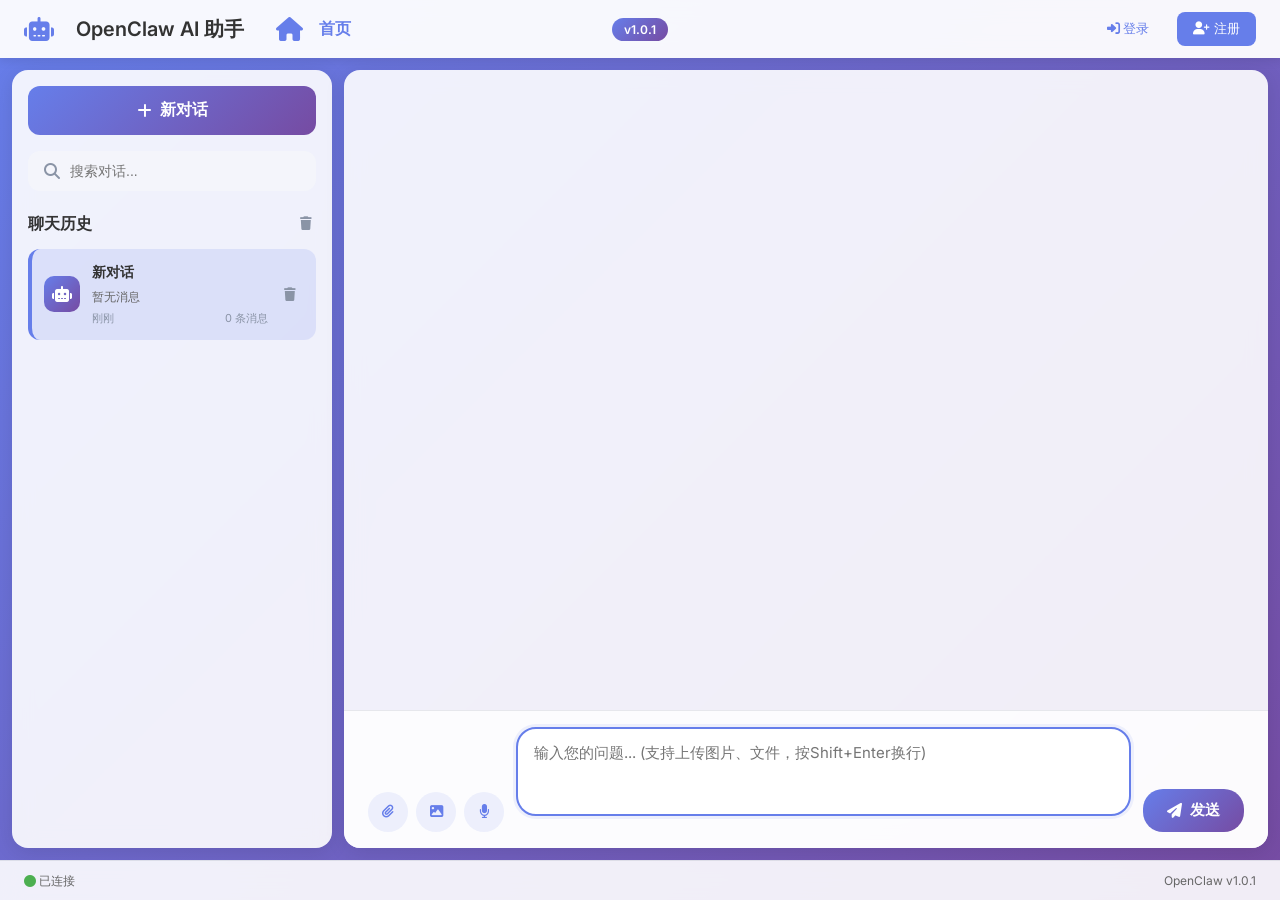
==== convo.html @ bbc997aa "添加版本号显示功能 1. 在convo.html和index.html顶部显示版本号 2. 创建版本管理文件version.json 3. 添加自动更新版本号的脚本 4. 当前版本: v1.0.1 (" ====
<!DOCTYPE html>
<html lang="zh-CN">
<head>
    <meta charset="UTF-8">
    <meta name="viewport" content="width=device-width, initial-scale=1.0">
    <title>OpenClaw AI 对话 | 智能助手</title>
    <link rel="stylesheet" href="css/style.css">
    <link rel="stylesheet" href="https://cdnjs.cloudflare.com/ajax/libs/font-awesome/6.4.0/css/all.min.css">
    <link href="https://fonts.googleapis.com/css2?family=Inter:wght@300;400;500;600;700&display=swap" rel="stylesheet">
    <link rel="icon" type="image/x-icon" href="favicon.ico">
    <style>
        :root {
            --primary-color: #667eea;
            --secondary-color: #764ba2;
            --sidebar-width: 320px;
        }
        
        * {
            margin: 0;
            padding: 0;
            box-sizing: border-box;
        }
        
        body {
            font-family: 'Inter', sans-serif;
            background: linear-gradient(135deg, #667eea 0%, #764ba2 100%);
            min-height: 100vh;
            display: flex;
            flex-direction: column;
        }
        
        .top-navbar {
            background: rgba(255, 255, 255, 0.95);
            backdrop-filter: blur(10px);
            padding: 12px 24px;
            display: flex;
            justify-content: space-between;
            align-items: center;
            box-shadow: 0 2px 10px rgba(0, 0, 0, 0.1);
            position: sticky;
            top: 0;
            z-index: 1000;
        }
        
        .logo {
            display: flex;
            align-items: center;
            gap: 12px;
        }
        
        .logo i {
            font-size: 24px;
            color: var(--primary-color);
        }
        
        .logo span {
            font-size: 20px;
            font-weight: 600;
            color: #333;
        }
        
        .user-menu {
            display: flex;
            gap: 12px;
        }
        
        .user-menu button {
            padding: 8px 16px;
            border: none;
            border-radius: 8px;
            font-weight: 500;
            cursor: pointer;
            transition: all 0.3s ease;
        }
        
        .login-btn {
            background: transparent;
            color: var(--primary-color);
            border: 1px solid var(--primary-color);
        }
        
        .login-btn:hover {
            background: rgba(102, 126, 234, 0.1);
        }
        
        .register-btn {
            background: var(--primary-color);
            color: white;
        }
        
        .register-btn:hover {
            background: #5a6fd8;
        }
        
        /* 删除按钮样式 */
        .delete-chat-btn {
            background: transparent;
            border: none;
            color: #8a94a6;
            cursor: pointer;
            padding: 4px 8px;
            border-radius: 4px;
            margin-left: 8px;
            transition: all 0.3s ease;
        }
        
        .delete-chat-btn:hover {
            color: #ef4444;
            background: rgba(239, 68, 68, 0.1);
        }
        
        .main-container {
            display: flex;
            flex: 1;
            height: calc(100vh - 120px);
            margin: 12px;
            gap: 12px;
        }
        
        .left-sidebar {
            width: var(--sidebar-width);
            background: rgba(255, 255, 255, 0.9);
            backdrop-filter: blur(10px);
            border-radius: 16px;
            padding: 16px;
            display: flex;
            flex-direction: column;
            box-shadow: 0 4px 20px rgba(0, 0, 0, 0.1);
        }
        
        .new-chat-section {
            margin-bottom: 16px;
        }
        
        .new-chat-btn {
            width: 100%;
            padding: 14px;
            background: linear-gradient(135deg, var(--primary-color) 0%, var(--secondary-color) 100%);
            color: white;
            border: none;
            border-radius: 12px;
            font-size: 16px;
            font-weight: 600;
            display: flex;
            align-items: center;
            justify-content: center;
            gap: 8px;
            cursor: pointer;
            transition: all 0.3s ease;
        }
        
        .new-chat-btn:hover {
            transform: translateY(-2px);
            box-shadow: 0 6px 20px rgba(102, 126, 234, 0.4);
        }
        
        .search-section {
            margin-bottom: 20px;
        }
        
        .search-box {
            position: relative;
            background: rgba(245, 247, 250, 0.8);
            border-radius: 12px;
            padding: 12px 16px;
            display: flex;
            align-items: center;
            gap: 10px;
        }
        
        .search-box i {
            color: #8a94a6;
        }
        
        .search-box input {
            flex: 1;
            border: none;
            background: transparent;
            font-size: 14px;
            color: #333;
            outline: none;
        }
        
        .chat-history {
            flex: 1;
            overflow-y: auto;
        }
        
        .history-header {
            display: flex;
            justify-content: space-between;
            align-items: center;
            margin-bottom: 12px;
        }
        
        .history-header h3 {
            font-size: 16px;
            color: #333;
        }
        
        .clear-history {
            background: transparent;
            border: none;
            color: #8a94a6;
            cursor: pointer;
            padding: 4px;
        }
        
        .chat-list {
            display: flex;
            flex-direction: column;
            gap: 8px;
        }
        
        .chat-item {
            display: flex;
            align-items: center;
            padding: 12px;
            background: rgba(245, 247, 250, 0.8);
            border-radius: 12px;
            cursor: pointer;
            transition: all 0.3s ease;
        }
        
        .chat-item:hover {
            background: rgba(102, 126, 234, 0.1);
            transform: translateX(4px);
        }
        
        .chat-item.active {
            background: rgba(102, 126, 234, 0.15);
            border-left: 4px solid var(--primary-color);
        }
        
        .chat-icon {
            width: 36px;
            height: 36px;
            background: linear-gradient(135deg, var(--primary-color) 0%, var(--secondary-color) 100%);
            border-radius: 10px;
            display: flex;
            align-items: center;
            justify-content: center;
            margin-right: 12px;
            color: white;
        }
        
        .chat-info {
            flex: 1;
            min-width: 0;
        }
        
        .chat-title {
            font-weight: 600;
            color: #333;
            font-size: 14px;
            margin-bottom: 4px;
            white-space: nowrap;
            overflow: hidden;
            text-overflow: ellipsis;
        }
        
        .chat-preview {
            font-size: 12px;
            color: #666;
            white-space: nowrap;
            overflow: hidden;
            text-overflow: ellipsis;
            margin-bottom: 4px;
        }
        
        .chat-meta {
            display: flex;
            justify-content: space-between;
            font-size: 11px;
            color: #8a94a6;
        }
        
        .delete-chat {
            background: transparent;
            border: none;
            color: #8a94a6;
            cursor: pointer;
            padding: 4px;
            margin-left: 8px;
        }
        
        .chat-main {
            flex: 1;
            display: flex;
            flex-direction: column;
            background: rgba(255, 255, 255, 0.9);
            backdrop-filter: blur(10px);
            border-radius: 16px;
            overflow: hidden;
            box-shadow: 0 4px 20px rgba(0, 0, 0, 0.1);
        }
        
        .chat-messages {
            flex: 1;
            padding: 24px;
            overflow-y: auto;
            display: flex;
            flex-direction: column;
            gap: 12px;
        }
        
        .message {
            max-width: 80%;
            padding: 12px 16px;
            border-radius: 18px;
            position: relative;
            animation: fadeIn 0.3s ease;
            display: flex;
            flex-direction: column;
            margin-bottom: 16px;
        }
        
        @keyframes fadeIn {
            from { opacity: 0; transform: translateY(10px); }
            to { opacity: 1; transform: translateY(0); }
        }
        
        .user-message {
            align-self: flex-end;
            background: linear-gradient(135deg, var(--primary-color) 0%, var(--secondary-color) 100%);
            color: white;
            border-bottom-right-radius: 4px;
        }
        
        .assistant-message {
            align-self: flex-start;
            background: rgba(245, 247, 250, 0.9);
            color: #333;
            border-bottom-left-radius: 4px;
        }
        
        .message-content {
            margin-bottom: 4px;
        }
        
        .message-content p {
            line-height: 1.5;
            word-wrap: break-word;
        }
        
        .message-time {
            font-size: 11px;
            color: rgba(255, 255, 255, 0.8);
            text-align: right;
            margin-top: 4px;
        }
        
        .assistant-message .message-time {
            color: #8a94a6;
        }
        
        .input-area {
            border-top: 1px solid rgba(138, 148, 166, 0.2);
            padding: 16px 24px;
            background: rgba(255, 255, 255, 0.8);
            display: flex;
            align-items: flex-end;
            gap: 12px;
        }
        
        .upload-section {
            display: flex;
            gap: 8px;
        }
        
        .upload-btn, .image-btn, .voice-btn {
            width: 40px;
            height: 40px;
            border: none;
            border-radius: 50%;
            background: rgba(102, 126, 234, 0.1);
            color: var(--primary-color);
            cursor: pointer;
            display: flex;
            align-items: center;
            justify-content: center;
            transition: all 0.3s ease;
        }
        
        .upload-btn:hover, .image-btn:hover, .voice-btn:hover {
            background: rgba(102, 126, 234, 0.2);
            transform: scale(1.1);
        }
        
        .text-input-section {
            flex: 1;
        }
        
        #main-input {
            width: 100%;
            padding: 14px 16px;
            border: 2px solid rgba(102, 126, 234, 0.3);
            border-radius: 20px;
            font-size: 15px;
            resize: none;
            outline: none;
            font-family: inherit;
        }
        
        #main-input:focus {
            border-color: var(--primary-color);
            box-shadow: 0 0 0 3px rgba(102, 126, 234, 0.1);
        }
        
        .send-section {
            margin-left: auto;
        }
        
        .send-btn {
            padding: 12px 24px;
            background: linear-gradient(135deg, var(--primary-color) 0%, var(--secondary-color) 100%);
            color: white;
            border: none;
            border-radius: 20px;
            font-size: 15px;
            font-weight: 600;
            cursor: pointer;
            display: flex;
            align-items: center;
            gap: 8px;
            transition: all 0.3s ease;
        }
        
        .send-btn:hover {
            transform: translateY(-2px);
            box-shadow: 0 6px 20px rgba(102, 126, 234, 0.4);
        }
        
        .attachments-preview {
            margin-top: 8px;
            display: flex;
            flex-wrap: wrap;
            gap: 8px;
        }
        
        .attachment-item {
            display: flex;
            align-items: center;
            background: rgba(102, 126, 234, 0.1);
            padding: 6px 10px;
            border-radius: 10px;
            font-size: 12px;
            color: var(--primary-color);
        }
        
        .bottom-status {
            background: rgba(255, 255, 255, 0.9);
            backdrop-filter: blur(10px);
            padding: 10px 24px;
            border-top: 1px solid rgba(138, 148, 166, 0.2);
        }
        
        .status-info {
            display: flex;
            justify-content: space-between;
            font-size: 12px;
            color: #666;
        }
        
        @media (max-width: 768px) {
            .main-container {
                flex-direction: column;
            }
            
            .left-sidebar {
                width: 100%;
                height: 200px;
            }
        }
    </style>
</head>
<body>
    <!-- 顶部导航栏 -->
    <header class="top-navbar">
        <div class="logo">
            <i class="fas fa-robot"></i>
            <span>OpenClaw AI 助手</span>
            <a href="/" class="home-link" style="margin-left: 20px; font-size: 16px; color: #667eea; text-decoration: none; display: flex; align-items: center; gap: 6px;">
                <i class="fas fa-home"></i>
                首页
            </a>
        </div>
        <div class="version-info" style="position: absolute; left: 50%; transform: translateX(-50%);">
            <span class="version-badge" style="background: linear-gradient(135deg, #667eea 0%, #764ba2 100%); color: white; padding: 4px 12px; border-radius: 20px; font-size: 12px; font-weight: 600;">
                v1.0.1
            </span>
        </div>
        <div class="user-menu">
            <button class="login-btn" onclick="showLoginModal()">
                <i class="fas fa-sign-in-alt"></i>
                登录
            </button>
            <button class="register-btn" onclick="showRegisterModal()">
                <i class="fas fa-user-plus"></i>
                注册
            </button>
        </div>
    </header>

    <!-- 主容器 -->
    <div class="main-container">
        <!-- 左侧边栏 -->
        <aside class="left-sidebar">
            <div class="new-chat-section">
                <button class="new-chat-btn" onclick="startNewChat()">
                    <i class="fas fa-plus"></i>
                    <span>新对话</span>
                </button>
            </div>

            <div class="search-section">
                <div class="search-box">
                    <i class="fas fa-search"></i>
                    <input type="text" placeholder="搜索对话..." id="chat-search">
                </div>
            </div>

            <div class="chat-history">
                <div class="history-header">
                    <h3>聊天历史</h3>
                    <button class="clear-history" onclick="clearChatHistory()">
                        <i class="fas fa-trash"></i>
                    </button>
                </div>
                
                <div class="chat-list" id="chat-list">
                    <!-- 动态生成的聊天项目 -->
                </div>
            </div>
        </aside>

        <!-- 中间主聊天区 -->
        <main class="chat-main">
            <!-- 聊天消息展示区 -->
            <div class="chat-messages" id="chat-messages">
                <!-- 动态生成的消息 -->
            </div>

            <!-- 输入区域 -->
            <div class="input-area">
                <!-- 文件上传区域 -->
                <div class="upload-section">
                    <button class="upload-btn" onclick="openFileUpload()" title="上传文件">
                        <i class="fas fa-paperclip"></i>
                    </button>
                    <button class="image-btn" onclick="openImageUpload()" title="上传图片">
                        <i class="fas fa-image"></i>
                    </button>
                    <button class="voice-btn" onclick="toggleVoiceInput()" title="语音输入">
                        <i class="fas fa-microphone"></i>
                    </button>
                    <input type="file" id="file-upload" multiple style="display: none;">
                    <input type="file" id="image-upload" accept="image/*" style="display: none;">
                </div>

                <!-- 主输入框 -->
                <div class="text-input-section">
                    <textarea 
                        id="main-input" 
                        placeholder="输入您的问题... (支持上传图片、文件，按Shift+Enter换行)"
                        rows="3"
                        onkeydown="handleInputKeydown(event)"
                    ></textarea>
                    
                    <!-- 附件预览 -->
                    <div class="attachments-preview" id="attachments-preview"></div>
                </div>

                <!-- 发送按钮 -->
                <div class="send-section">
                    <button class="send-btn" onclick="sendMessage()" id="send-btn">
                        <i class="fas fa-paper-plane"></i>
                        <span>发送</span>
                    </button>
                </div>
            </div>
        </main>
    </div>

    <!-- 底部状态栏 -->
    <footer class="bottom-status">
        <div class="status-info">
            <span class="connection-status" id="connection-status">
                <i class="fas fa-circle" style="color: #4CAF50;"></i>
                已连接
            </span>
            <span class="version-info">OpenClaw v1.0.1</span>
        </div>
    </footer>

    <!-- 脚本文件 -->
    <script>
        // 聊天管理器
        class ChatManager {
            constructor() {
                this.chats = [];
                this.currentChatId = null;
                this.loadChats();
            }
            
            loadChats() {
                try {
                    const savedChats = localStorage.getItem('openclaw_chats');
                    this.chats = savedChats ? JSON.parse(savedChats) : [];
                } catch (error) {
                    this.chats = [];
                }
            }
            
            saveChats() {
                localStorage.setItem('openclaw_chats', JSON.stringify(this.chats));
            }
            
            startNewChat() {
                const chatId = `chat_${Date.now()}`;
                const newChat = {
                    id: chatId,
                    title: '新对话',
                    messages: [],
                    createdAt: new Date().toISOString(),
                    updatedAt: new Date().toISOString()
                };
                
                this.chats.unshift(newChat);
                this.currentChatId = chatId;
                this.saveChats();
                this.renderChatList();
                this.clearChatMessages();
                
                document.getElementById('main-input').focus();
                return chatId;
            }
            
            renderChatList() {
                const chatList = document.getElementById('chat-list');
                if (!chatList) return;
                
                chatList.innerHTML = '';
                
                this.chats.forEach(chat => {
                    const chatItem = document.createElement('div');
                    chatItem.className = `chat-item ${this.currentChatId === chat.id ? 'active' : ''}`;
                    chatItem.dataset.chatId = chat.id;
                    
                    const lastMessage = chat.messages[chat.messages.length - 1];
                    const preview = lastMessage ? 
                        (lastMessage.content.substring(0, 30) + (lastMessage.content.length > 30 ? '...' : '')) : 
                        '暂无消息';
                    
                    const timeStr = this.formatTime(chat.updatedAt);
                    
                    chatItem.innerHTML = `
                        <div class="chat-icon">
                            <i class="fas fa-robot"></i>
                        </div>
                        <div class="chat-info">
                            <div class="chat-title">${this.escapeHtml(chat.title)}</div>
                            <div class="chat-preview">${this.escapeHtml(preview)}</div>
                            <div class="chat-meta">
                                <span class="chat-time">${timeStr}</span>
                                <span class="message-count">${chat.messages.length} 条消息</span>
                            </div>
                        </div>
                        <button class="delete-chat-btn" onclick="event.stopPropagation(); chatManager.deleteChat('${chat.id}')">
                            <i class="fas fa-trash"></i>
                        </button>
                    `;
                    
                    // 点击聊天项时加载聊天
                    chatItem.onclick = () => this.loadChat(chat.id);
                    
                    chatList.appendChild(chatItem);
                });
            }
            
            loadChat(chatId) {
                const chat = this.chats.find(c => c.id === chatId);
                if (!chat) return;
                
                this.currentChatId = chatId;
                this.renderChatMessages(chat.messages);
                this.renderChatList();
            }
            
            renderChatMessages(messages) {
                const messagesContainer = document.getElementById('chat-messages');
                if (!messagesContainer) return;
                
                messagesContainer.innerHTML = '';
                
                messages.forEach(message => {
                    const messageElement = document.createElement('div');
                    messageElement.className = `message ${message.role}-message`;
                    
                    const timeStr = this.formatTime(message.timestamp, true);
                    
                    messageElement.innerHTML = `
                        <div class="message-content">
                            <p>${this.formatMessageContent(message.content)}</p>
                        </div>
                        <div class="message-time">${timeStr}</div>
                    `;
                    
                    messagesContainer.appendChild(messageElement);
                });
                
                messagesContainer.scrollTop = messagesContainer.scrollHeight;
            }
            
            clearChatMessages() {
                const messagesContainer = document.getElementById('chat-messages');
                if (messagesContainer) {
                    messagesContainer.innerHTML = '';
                }
            }
            
            sendMessageFromInput() {
                const input = document.getElementById('main-input');
                const content = input.value.trim();
                
                if (!content) return;
                
                if (!this.currentChatId) {
                    this.startNewChat();
                }
                
                const chat = this.chats.find(c => c.id === this.currentChatId);
                if (!chat) return;
                
                const userMessage = {
                    id: `msg_${Date.now()}`,
                    role: 'user',
                    content: content,
                    timestamp: new Date().toISOString()
                };
                
                chat.messages.push(userMessage);
                
                if (chat.messages.length === 1) {
                    chat.title = this.generateChatTitle(content);
                }
                
                chat.updatedAt = new Date().toISOString();
                this.saveChats();
                
                this.renderChatMessages(chat.messages);
                this.renderChatList();
                
                input.value = '';
                input.focus();
                
                setTimeout(() => {
                    const assistantMessage = {
                        id: `msg_${Date.now()}`,
                        role: 'assistant',
                        content: `这是对"${content}"的回复。我可以帮你处理各种任务，比如回答问题、分析数据、提供建议等。`,
                        timestamp: new Date().toISOString()
                    };
                    
                    chat.messages.push(assistantMessage);
                    chat.updatedAt = new Date().toISOString();
                    this.saveChats();
                    
                    this.renderChatMessages(chat.messages);
                    this.renderChatList();
                }, 1000);
            }
            
            generateChatTitle(content) {
                const words = content.trim().split(/\s+/);
                if (words.length <= 5) {
                    return content.substring(0, 30) + (content.length > 30 ? '...' : '');
                }
                return words.slice(0, 3).join(' ') + '...';
            }
            
            formatTime(timestamp, short = false) {
                const date = new Date(timestamp);
                const now = new Date();
                const diff = now - date;
                
                if (short) {
                    return date.toLocaleTimeString('zh-CN', { 
                        hour: '2-digit', 
                        minute: '2-digit' 
                    });
                }
                
                if (diff < 60000) {
                    return '刚刚';
                } else if (diff < 3600000) {
                    return `${Math.floor(diff / 60000)}分钟前`;
                } else if (diff < 86400000) {
                    return `${Math.floor(diff / 3600000)}小时前`;
                } else if (diff < 604800000) {
                    return `${Math.floor(diff / 86400000)}天前`;
                } else {
                    return date.toLocaleDateString('zh-CN');
                }
            }
            
            formatMessageContent(content) {
                let formatted = this.escapeHtml(content);
                formatted = formatted.replace(
                    /(https?:\/\/[^\s]+)/g,
                    '<a href="$1" target="_blank" rel="noopener noreferrer">$1</a>'
                );
                formatted = formatted.replace(/\n/g, '<br>');
                return formatted;
            }
            
            escapeHtml(text) {
                const div = document.createElement('div');
                div.textContent = text;
                return div.innerHTML;
            }
            
            deleteChat(chatId) {
                if (confirm('确定要删除这个对话吗？')) {
                    this.chats = this.chats.filter(chat => chat.id !== chatId);
                    
                    if (this.currentChatId === chatId) {
                        this.currentChatId = null;
                        this.clearChatMessages();
                    }
                    
                    this.saveChats();
                    this.renderChatList();
                    
                    // 如果没有聊天了，创建一个新的
                    if (this.chats.length === 0) {
                        this.startNewChat();
                    }
                }
            }
            
            clearChatHistory() {
                if (confirm('确定要清空所有聊天记录吗？此操作不可恢复。')) {
                    this.chats = [];
                    this.currentChatId = null;
                    this.saveChats();
                    this.renderChatList();
                    this.clearChatMessages();
                }
            }
        }

        // 文件上传管理器
        class FileUploadManager {
            constructor() {
                this.attachments = [];
            }
            
            openFileUpload() {
                document.getElementById('file-upload').click();
            }
            
            openImageUpload() {
                document.getElementById('image-upload').click();
            }
            
            toggleVoiceInput() {
                alert('语音输入功能正在开发中...');
            }
        }

        // 创建全局实例
        const chatManager = new ChatManager();
        const fileUploadManager = new FileUploadManager();

        // 全局函数
        function startNewChat() {
            chatManager.startNewChat();
        }
        
        function sendMessage() {
            chatManager.sendMessageFromInput();
        }
        
        function handleInputKeydown(event) {
            if (event.key === 'Enter' && !event.shiftKey) {
                event.preventDefault();
                sendMessage();
            }
        }
        
        function openFileUpload() {
            fileUploadManager.openFileUpload();
        }
        
        function openImageUpload() {
            fileUploadManager.openImageUpload();
        }
        
        function toggleVoiceInput() {
            fileUploadManager.toggleVoiceInput();
        }
        
        function clearChatHistory() {
            chatManager.clearChatHistory();
        }

        // 认证系统
        class AuthSystem {
            constructor() {
                this.usersKey = 'openclaw_users';
                this.currentUserKey = 'openclaw_current_user';
                this.init();
            }

            init() {
                if (!this.getUsers()) {
                    this.setUsers([]);
                }
                this.updateUI();
                this.bindEvents();
            }

            getUsers() {
                const users = localStorage.getItem(this.usersKey);
                return users ? JSON.parse(users) : null;
            }

            setUsers(users) {
                localStorage.setItem(this.usersKey, JSON.stringify(users));
            }

            getUser(username) {
                const users = this.getUsers();
                return users ? users.find(u => u.username === username) : null;
            }

            addUser(user) {
                const users = this.getUsers();
                users.push(user);
                this.setUsers(users);
            }

            getCurrentUser() {
                const user = localStorage.getItem(this.currentUserKey);
                return user ? JSON.parse(user) : null;
            }

            setCurrentUser(user) {
                if (user) {
                    localStorage.setItem(this.currentUserKey, JSON.stringify(user));
                } else {
                    localStorage.removeItem(this.currentUserKey);
                }
            }

            login(username, password) {
                const user = this.getUser(username);
                if (!user) {
                    return { success: false, message: '用户不存在' };
                }
                if (user.password !== password) {
                    return { success: false, message: '密码错误' };
                }
                this.setCurrentUser(user);
                this.updateUI();
                return { success: true, message: '登录成功' };
            }

            register(username, password) {
                if (this.getUser(username)) {
                    return { success: false, message: '用户名已存在' };
                }
                if (username.length < 3 || username.length > 20) {
                    return { success: false, message: '用户名长度需为3-20位' };
                }
                if (password.length !== 8) {
                    return { success: false, message: '密码必须为8位' };
                }
                if (!/[a-zA-Z]/.test(password)) {
                    return { success: false, message: '密码必须包含字母' };
                }
                if (!/[0-9]/.test(password)) {
                    return { success: false, message: '密码必须包含数字' };
                }
                
                const newUser = {
                    username: username,
                    password: password,
                    createdAt: new Date().toISOString()
                };
                
                this.addUser(newUser);
                this.setCurrentUser(newUser);
                this.updateUI();
                return { success: true, message: '注册成功' };
            }

            logout() {
                this.setCurrentUser(null);
                this.updateUI();
                return { success: true, message: '已退出登录' };
            }

            updateUI() {
                const userMenu = document.querySelector('.user-menu');
                if (!userMenu) return;
                
                const currentUser = this.getCurrentUser();
                
                if (currentUser) {
                    userMenu.innerHTML = `
                        <div class="user-info">
                            <span>${currentUser.username}</span>
                            <button class="logout-btn" onclick="authSystem.logout()">
                                <i class="fas fa-sign-out-alt"></i>
                                退出
                            </button>
                        </div>
                    `;
                } else {
                    userMenu.innerHTML = `
                        <button class="login-btn" onclick="showLoginModal()">
                            <i class="fas fa-sign-in-alt"></i>
                            登录
                        </button>
                        <button class="register-btn" onclick="showRegisterModal()">
                            <i class="fas fa-user-plus"></i>
                            注册
                        </button>
                    `;
                }
            }

            bindEvents() {
                // 绑定登录表单
                const loginForm = document.getElementById('login-form');
                if (loginForm) {
                    loginForm.addEventListener('submit', (e) => {
                        e.preventDefault();
                        const username = document.getElementById('login-username').value;
                        const password = document.getElementById('login-password').value;
                        const result = this.login(username, password);
                        this.showMessage(result.message, result.success);
                        if (result.success) {
                            setTimeout(() => this.closeAuthModal(), 1000);
                        }
                    });
                }

                // 绑定注册表单
                const registerForm = document.getElementById('register-form');
                if (registerForm) {
                    registerForm.addEventListener('submit', (e) => {
                        e.preventDefault();
                        const username = document.getElementById('register-username').value;
                        const password = document.getElementById('register-password').value;
                        const confirmPassword = document.getElementById('register-confirm-password').value;
                        
                        if (password !== confirmPassword) {
                            this.showMessage('两次输入的密码不一致', false);
                            return;
                        }
                        
                        const result = this.register(username, password);
                        this.showMessage(result.message, result.success);
                        if (result.success) {
                            setTimeout(() => this.closeAuthModal(), 1000);
                        }
                    });
                }

                // 绑定关闭按钮
                const closeBtn = document.getElementById('close-auth-modal');
                if (closeBtn) {
                    closeBtn.addEventListener('click', () => this.closeAuthModal());
                }

                // 绑定标签切换
                const loginTab = document.getElementById('login-tab');
                const registerTab = document.getElementById('register-tab');
                
                if (loginTab) {
                    loginTab.addEventListener('click', () => this.switchTab('login'));
                }
                if (registerTab) {
                    registerTab.addEventListener('click', () => this.switchTab('register'));
                }
            }

            showMessage(message, isSuccess = true) {
                const messageDiv = document.getElementById('auth-message');
                if (messageDiv) {
                    messageDiv.textContent = message;
                    messageDiv.className = `message ${isSuccess ? 'success' : 'error'}`;
                    messageDiv.style.display = 'block';
                    
                    setTimeout(() => {
                        messageDiv.style.display = 'none';
                    }, 3000);
                }
            }

            showLoginModal() {
                this.openAuthModal();
                this.switchTab('login');
            }

            showRegisterModal() {
                this.openAuthModal();
                this.switchTab('register');
            }

            openAuthModal() {
                const modal = document.getElementById('auth-modal');
                if (modal) {
                    modal.style.display = 'flex';
                }
            }

            closeAuthModal() {
                const modal = document.getElementById('auth-modal');
                if (modal) {
                    modal.style.display = 'none';
                }
            }

            switchTab(tabName) {
                const loginTab = document.getElementById('login-tab');
                const registerTab = document.getElementById('register-tab');
                const loginForm = document.getElementById('login-form');
                const registerForm = document.getElementById('register-form');
                
                if (tabName === 'login') {
                    loginTab?.classList.add('active');
                    registerTab?.classList.remove('active');
                    loginForm?.classList.add('active');
                    registerForm?.classList.remove('active');
                } else {
                    loginTab?.classList.remove('active');
                    registerTab?.classList.add('active');
                    loginForm?.classList.remove('active');
                    registerForm?.classList.add('active');
                }
            }
        }

        // 创建全局认证系统实例
        const authSystem = new AuthSystem();

        // 全局函数
        function showLoginModal() {
            authSystem.showLoginModal();
        }

        function showRegisterModal() {
            authSystem.showRegisterModal();
        }

        // 页面加载时初始化
        document.addEventListener('DOMContentLoaded', function() {
            chatManager.initialize = function() {
                this.renderChatList();
                
                if (this.chats.length > 0) {
                    this.loadChat(this.chats[0].id);
                } else {
                    this.startNewChat();
                }
                
                document.getElementById('main-input').focus();
            };
            
            chatManager.initialize();
        });

        // 添加认证模态框的CSS样式
        const style = document.createElement('style');
        style.textContent = `
            .auth-modal {
                display: none;
                position: fixed;
                top: 0;
                left: 0;
                width: 100%;
                height: 100%;
                background: rgba(0,0,0,0.5);
                justify-content: center;
                align-items: center;
                z-index: 2000;
            }
            
            .auth-container {
                background: white;
                border-radius: 12px;
                box-shadow: 0 20px 40px rgba(0,0,0,0.15);
                width: 90%;
                max-width: 400px;
                overflow: hidden;
            }
            
            .auth-header {
                background: linear-gradient(135deg, #667eea 0%, #764ba2 100%);
                color: white;
                padding: 24px;
                text-align: center;
                position: relative;
            }
            
            .auth-header h2 {
                margin: 0;
                font-size: 1.5rem;
                font-weight: 600;
            }
            
            .auth-tabs {
                display: flex;
                border-bottom: 1px solid #e5e7eb;
            }
            
            .auth-tab {
                flex: 1;
                padding: 16px;
                background: none;
                border: none;
                font-size: 16px;
                font-weight: 500;
                color: #6b7280;
                cursor: pointer;
                transition: all 0.3s ease;
            }
            
            .auth-tab.active {
                color: #667eea;
                border-bottom: 2px solid #667eea;
            }
            
            .auth-content {
                padding: 24px;
            }
            
            .auth-form {
                display: none;
            }
            
            .auth-form.active {
                display: block;
            }
            
            .form-group {
                margin-bottom: 20px;
            }
            
            .form-group label {
                display: block;
                margin-bottom: 8px;
                font-weight: 500;
                color: #374151;
            }
            
            .form-control {
                width: 100%;
                padding: 12px;
                border: 1px solid #d1d5db;
                border-radius: 8px;
                font-size: 16px;
                transition: all 0.3s ease;
            }
            
            .form-control:focus {
                outline: none;
                border-color: #667eea;
                box-shadow: 0 0 0 3px rgba(102,126,234,0.1);
            }
            
            .btn-auth {
                width: 100%;
                padding: 14px;
                background: linear-gradient(135deg, #667eea 0%, #764ba2 100%);
                color: white;
                border: none;
                border-radius: 8px;
                font-size: 16px;
                font-weight: 600;
                cursor: pointer;
                transition: all 0.3s ease;
            }
            
            .btn-auth:hover {
                transform: translateY(-2px);
                box-shadow: 0 6px 20px rgba(102,126,234,0.4);
            }
            
            .message {
                padding: 12px;
                border-radius: 8px;
                margin-bottom: 20px;
                display: none;
            }
            
            .message.success {
                background: #d1fae5;
                color: #065f46;
            }
            
            .message.error {
                background: #fee2e2;
                color: #991b1b;
            }
            
            .user-info {
                display: flex;
                align-items: center;
                gap: 12px;
            }
            
            .user-info span {
                font-weight: 500;
                color: #333;
            }
            
            .logout-btn {
                padding: 6px 12px;
                background: transparent;
                color: #ef4444;
                border: 1px solid #ef4444;
                border-radius: 6px;
                cursor: pointer;
                font-size: 14px;
            }
        `;
        document.head.appendChild(style);
    </script>

    <!-- 认证模态框 -->
    <div id="auth-modal" class="auth-modal">
        <div class="auth-container">
            <div class="auth-header">
                <h2>用户认证</h2>
                <button id="close-auth-modal" style="position: absolute; top: 20px; right: 20px; background: none; border: none; color: white; font-size: 1.5rem; cursor: pointer;">×</button>
            </div>
            
            <div class="auth-tabs">
                <button class="auth-tab active" id="login-tab">登录</button>
                <button class="auth-tab" id="register-tab">注册</button>
            </div>
            
            <div class="auth-content">
                <div id="auth-message" class="message"></div>
                
                <form id="login-form" class="auth-form active">
                    <div class="form-group">
                        <label for="login-username">用户名</label>
                        <input type="text" id="login-username" class="form-control" placeholder="请输入用户名" required>
                    </div>
                    
                    <div class="form-group">
                        <label for="login-password">密码</label>
                        <input type="password" id="login-password" class="form-control" placeholder="请输入8位密码" required>
                    </div>
                    
                    <button type="submit" class="btn-auth">登录</button>
                </form>
                
                <form id="register-form" class="auth-form">
                    <div class="form-group">
                        <label for="register-username">用户名</label>
                        <input type="text" id="register-username" class="form-control" placeholder="3-20位字母和数字" required>
                    </div>
                    
                    <div class="form-group">
                        <label for="register-password">密码</label>
                        <input type="password" id="register-password" class="form-control" placeholder="8位字母和数字组合" required>
                    </div>
                    
                    <div class="form-group">
                        <label for="register-confirm-password">确认密码</label>
                        <input type="password" id="register-confirm-password" class="form-control" placeholder="再次输入密码" required>
                    </div>
                    
                    <button type="submit" class="btn-auth">注册</button>
                </form>
            </div>
        </div>
    </div>
</body>
</html>
---- css/style.css ----
/* 全局样式重置 */
* {
    margin: 0;
    padding: 0;
    box-sizing: border-box;
}

html {
    scroll-behavior: smooth;
}

body {
    font-family: 'Inter', -apple-system, BlinkMacSystemFont, 'Segoe UI', Roboto, Oxygen, Ubuntu, sans-serif;
    line-height: 1.6;
    color: #333;
    background-color: #f8f9fa;
    overflow-x: hidden;
}

.container {
    max-width: 1200px;
    margin: 0 auto;
    padding: 0 20px;
}

/* 导航栏样式 */
.navbar {
    background-color: white;
    box-shadow: 0 2px 10px rgba(0, 0, 0, 0.1);
    position: fixed;
    top: 0;
    left: 0;
    right: 0;
    z-index: 1000;
    padding: 1rem 0;
}

.navbar .container {
    display: flex;
    justify-content: space-between;
    align-items: center;
}

.logo {
    display: flex;
    align-items: center;
    text-decoration: none;
    color: #2563eb;
    font-size: 1.5rem;
    font-weight: 700;
}

.logo i {
    margin-right: 10px;
    font-size: 1.8rem;
}

.nav-links {
    display: flex;
    list-style: none;
    gap: 2rem;
}

.nav-links a {
    text-decoration: none;
    color: #4b5563;
    font-weight: 500;
    transition: color 0.3s;
    display: flex;
    align-items: center;
    gap: 0.5rem;
}

.nav-links a:hover {
    color: #2563eb;
}

.menu-toggle {
    display: none;
    background: none;
    border: none;
    font-size: 1.5rem;
    color: #4b5563;
    cursor: pointer;
}

/* 英雄区域样式 */
.hero {
    padding: 150px 0 100px;
    background: linear-gradient(135deg, #667eea 0%, #764ba2 100%);
    color: white;
    margin-top: 60px;
}

.hero .container {
    display: flex;
    align-items: center;
    gap: 4rem;
}

.hero-content {
    flex: 1;
}

.hero-title {
    font-size: 3.5rem;
    font-weight: 800;
    line-height: 1.2;
    margin-bottom: 1.5rem;
}

.highlight {
    background: linear-gradient(90deg, #fbbf24, #f59e0b);
    -webkit-background-clip: text;
    -webkit-text-fill-color: transparent;
    background-clip: text;
}

.hero-subtitle {
    font-size: 1.25rem;
    opacity: 0.9;
    margin-bottom: 2rem;
    max-width: 600px;
}

.hero-buttons {
    display: flex;
    gap: 1rem;
    flex-wrap: wrap;
}

.hero-image {
    flex: 1;
}

.code-preview {
    background: #1e293b;
    border-radius: 10px;
    padding: 1.5rem;
    box-shadow: 0 10px 30px rgba(0, 0, 0, 0.3);
    overflow: hidden;
}

.code-preview pre {
    margin: 0;
    overflow-x: auto;
}

.code-preview code {
    color: #e2e8f0;
    font-family: 'Courier New', monospace;
    font-size: 0.9rem;
    line-height: 1.5;
}

/* 按钮样式 */
.btn {
    display: inline-flex;
    align-items: center;
    gap: 0.5rem;
    padding: 0.75rem 1.5rem;
    border-radius: 8px;
    font-weight: 600;
    text-decoration: none;
    transition: all 0.3s;
    border: none;
    cursor: pointer;
    font-size: 1rem;
}

.btn-primary {
    background-color: #2563eb;
    color: white;
}

.btn-primary:hover {
    background-color: #1d4ed8;
    transform: translateY(-2px);
    box-shadow: 0 5px 15px rgba(37, 99, 235, 0.3);
}

.btn-secondary {
    background-color: white;
    color: #2563eb;
    border: 2px solid #2563eb;
}

.btn-secondary:hover {
    background-color: #f1f5f9;
    transform: translateY(-2px);
}

/* 关于区域样式 */
.about {
    padding: 100px 0;
    background-color: white;
}

.section-title {
    font-size: 2.5rem;
    font-weight: 700;
    text-align: center;
    margin-bottom: 1rem;
    color: #1e293b;
}

.section-subtitle {
    text-align: center;
    color: #64748b;
    font-size: 1.125rem;
    margin-bottom: 3rem;
    max-width: 600px;
    margin-left: auto;
    margin-right: auto;
}

.about-grid {
    display: grid;
    grid-template-columns: repeat(auto-fit, minmax(250px, 1fr));
    gap: 2rem;
    margin-top: 3rem;
}

.about-card {
    background: #f8fafc;
    border-radius: 12px;
    padding: 2rem;
    text-align: center;
    transition: transform 0.3s, box-shadow 0.3s;
    border: 1px solid #e2e8f0;
}

.about-card:hover {
    transform: translateY(-5px);
    box-shadow: 0 10px 25px rgba(0, 0, 0, 0.1);
}

.about-icon {
    font-size: 2.5rem;
    color: #2563eb;
    margin-bottom: 1rem;
}

.about-card h3 {
    font-size: 1.5rem;
    margin-bottom: 1rem;
    color: #1e293b;
}

.about-card p {
    color: #64748b;
    line-height: 1.6;
}

/* 特性区域样式 */
.features {
    padding: 100px 0;
    background-color: #f1f5f9;
}

.features-content {
    display: flex;
    gap: 4rem;
    align-items: center;
    margin-top: 3rem;
}

.features-list {
    flex: 1;
}

.feature-item {
    display: flex;
    align-items: center;
    gap: 1rem;
    margin-bottom: 1.5rem;
    font-size: 1.125rem;
}

.feature-item i {
    color: #10b981;
    font-size: 1.25rem;
}

.features-stats {
    flex: 1;
    display: flex;
    gap: 2rem;
}

.stat-card {
    background: white;
    padding: 2rem;
    border-radius: 12px;
    text-align: center;
    flex: 1;
    box-shadow: 0 5px 15px rgba(0, 0, 0, 0.05);
}

.stat-number {
    font-size: 3rem;
    font-weight: 800;
    color: #2563eb;
    margin-bottom: 0.5rem;
}

.stat-label {
    color: #64748b;
    font-weight: 500;
}

/* 部署区域样式 */
.deploy {
    padding: 100px 0;
    background-color: white;
}

.deploy-steps {
    display: grid;
    grid-template-columns: repeat(auto-fit, minmax(250px, 1fr));
    gap: 2rem;
    margin-top: 3rem;
}

.step {
    text-align: center;
    padding: 2rem;
    background: #f8fafc;
    border-radius: 12px;
    border: 1px solid #e2e8f0;
}

.step-number {
    display: inline-flex;
    align-items: center;
    justify-content: center;
    width: 50px;
    height: 50px;
    background: #2563eb;
    color: white;
    border-radius: 50%;
    font-size: 1.5rem;
    font-weight: 700;
    margin-bottom: 1rem;
}

.deploy-info {
    margin-top: 4rem;
    padding: 2rem;
    background: #f1f5f9;
    border-radius: 12px;
}

.status-indicator {
    display: flex;
    align-items: center;
    gap: 0.75rem;
    margin: 1.5rem 0;
}

.status-dot {
    width: 12px;
    height: 12px;
    border-radius: 50%;
    background-color: #ef4444;
}

.status-dot.active {
    background-color: #10b981;
}

.deploy-links {
    display: flex;
    gap: 1rem;
    flex-wrap: wrap;
}

.deploy-link {
    display: inline-flex;
    align-items: center;
    gap: 0.5rem;
    padding: 0.75rem 1.5rem;
    background: white;
    color: #2563eb;
    text-decoration: none;
    border-radius: 8px;
    font-weight: 600;
    transition: all 0.3s;
    border: 2px solid #2563eb;
}

.deploy-link:hover {
    background: #2563eb;
    color: white;
    transform: translateY(-2px);
}

/* 联系区域样式 */
.contact {
    padding: 100px 0;
    background-color: #f1f5f9;
}

.contact-content {
    display: flex;
    gap: 4rem;
    margin-top: 3rem;
}

.contact-info, .contact-form {
    flex: 1;
    background: white;
    padding: 2rem;
    border-radius: 12px;
    box-shadow: 0 5px 15px rgba(0, 0, 0, 0.05);
}

.contact-item {
    display: flex;
    align-items: center;
    gap: 1rem;
    margin-bottom: 1.5rem;
    padding-bottom: 1.5rem;
    border-bottom: 1px solid #e2e8f0;
}

.contact-item:last-child {
    border-bottom: none;
    margin-bottom: 0;
    padding-bottom: 0;
}

.contact-item i {
    font-size: 1.5rem;
    color: #2563eb;
    width: 40px;
}

.contact-item h4 {
    color: #64748b;
    font-size: 0.875rem;
    margin-bottom: 0.25rem;
}

.contact-item p {
    color: #1e293b;
    font-weight: 500;
}

/* 表单样式 */
.form-group {
    margin-bottom: 1.5rem;
}

.form-group input,
.form-group textarea {
    width: 100%;
    padding: 0.75rem 1rem;
    border: 2px solid #e2e8f0;
    border-radius: 8px;
    font-size: 1rem;
    font-family: inherit;
    transition: border-color 0.3s;
}

.form-group input:focus,
.form-group textarea:focus {
    outline: none;
    border-color: #2563eb;
}

/* 页脚样式 */
.footer {
    background: #1e293b;
    color: white;
    padding: 4rem 0 2rem;
}

.footer-content {
    text-align: center;
}

.footer-logo {
    display: inline-flex;
    align-items: center;
    gap: 0.75rem;
    font-size: 1.5rem;
    font-weight: 700;
    margin-bottom: 1.5rem;
    color: white;
}

.footer-description {
    color: #cbd5e1;
    max-width: 600px;
    margin: 0 auto 2rem;
    line-height: 1.6;
}

.footer-links {
    display: flex;
    justify-content: center;
    gap: 2rem;
    margin-bottom: 3rem;
    flex-wrap: wrap;
}

.footer-links a {
    color: #94a3b8;
    text-decoration: none;
    transition: color 0.3s;
}

.footer-links a:hover {
    color: white;
}

.footer-bottom {
    border-top: 1px solid #334155;
    padding-top: 2rem;
    color: #94a3b8;
    font-size: 0.875rem;
}

/* 响应式设计 */
@media (max-width: 768px) {
    .nav-links {
        display: none;
        position: absolute;
        top: 100%;
        left: 0;
        right: 0;
        background: white;
        flex-direction: column;
        padding: 1rem;
        box-shadow: 0 5px 15px rgba(0, 0, 0, 0.1);
    }
    
    .nav-links.active {
        display: flex;
    }
    
    .menu-toggle {
        display: block;
    }
    
    .hero .container {
        flex-direction: column;
        text-align: center;
    }
    
    .hero-title {
        font-size: 2.5rem;
    }
    
    .features-content {
        flex-direction: column;
    }
    
    .contact-content {
        flex-direction: column;
    }
    
    .section-title {
        font-size: 2rem;
    }
}

/* 动画效果 */
@keyframes fadeInUp {
    from {
        opacity: 0;
        transform: translateY(20px);
    }
    to {
        opacity: 1;
        transform: translateY(0);
    }
}

.fade-in-up {
    animation: fadeInUp 0.6s ease-out;
}

/* 代码高亮 */
code {
    color: #2563eb;
    background: #f1f5f9;
    padding: 0.2rem 0.4rem;
    border-radius: 4px;
    font-family: 'Courier New', monospace;
    font-size: 0.9rem;
}

/* 认证按钮样式 */
.auth-buttons {
    display: flex;
    align-items: center;
    gap: 10px;
    margin-left: auto;
}

.btn-auth-small {
    padding: 8px 16px;
    font-size: 0.9rem;
    border-radius: 6px;
    border: none;
    cursor: pointer;
    transition: all 0.2s;
    font-weight: 500;
    display: flex;
    align-items: center;
    gap: 6px;
}

.btn-auth-small:hover {
    transform: translateY(-1px);
    box-shadow: 0 4px 12px rgba(0, 0, 0, 0.1);
}

.btn-auth-small:active {
    transform: translateY(0);
}

.btn-login {
    background: #f3f4f6;
    color: #374151;
    border: 1px solid #d1d5db;
}

.btn-login:hover {
    background: #e5e7eb;
}

.btn-register {
    background: linear-gradient(135deg, #667eea 0%, #764ba2 100%);
    color: white;
}

.btn-register:hover {
    background: linear-gradient(135deg, #5a6fd8 0%, #6a4090 100%);
}

/* 用户状态显示 */
.user-status-display {
    display: flex;
    align-items: center;
    gap: 10px;
    margin-left: auto;
    padding: 6px 12px;
    background: #f8fafc;
    border-radius: 8px;
    border: 1px solid #e2e8f0;
}

.user-avatar-small {
    width: 32px;
    height: 32px;
    border-radius: 50%;
    background: linear-gradient(135deg, #667eea 0%, #764ba2 100%);
    color: white;
    display: flex;
    align-items: center;
    justify-content: center;
    font-weight: 600;
    font-size: 0.875rem;
}

.user-info-small {
    display: flex;
    flex-direction: column;
}

.user-name-small {
    font-weight: 500;
    color: #1e293b;
    font-size: 0.875rem;
}

.user-status-small {
    font-size: 0.75rem;
    color: #64748b;
}

.btn-logout-small {
    background: none;
    border: 1px solid #e2e8f0;
    color: #64748b;
    padding: 4px 8px;
    border-radius: 4px;
    font-size: 0.75rem;
    cursor: pointer;
    transition: all 0.2s;
}

.btn-logout-small:hover {
    background: #f1f5f9;
    color: #475569;
}

/* 响应式调整 */
@media (max-width: 768px) {
    .auth-buttons {
        flex-direction: column;
        gap: 8px;
        width: 100%;
    }
    
    .btn-auth-small {
        width: 100%;
        justify-content: center;
    }
    
    .user-status-display {
        flex-direction: column;
        text-align: center;
        width: 100%;
    }
    
    .user-info-small {
        align-items: center;
    }
}
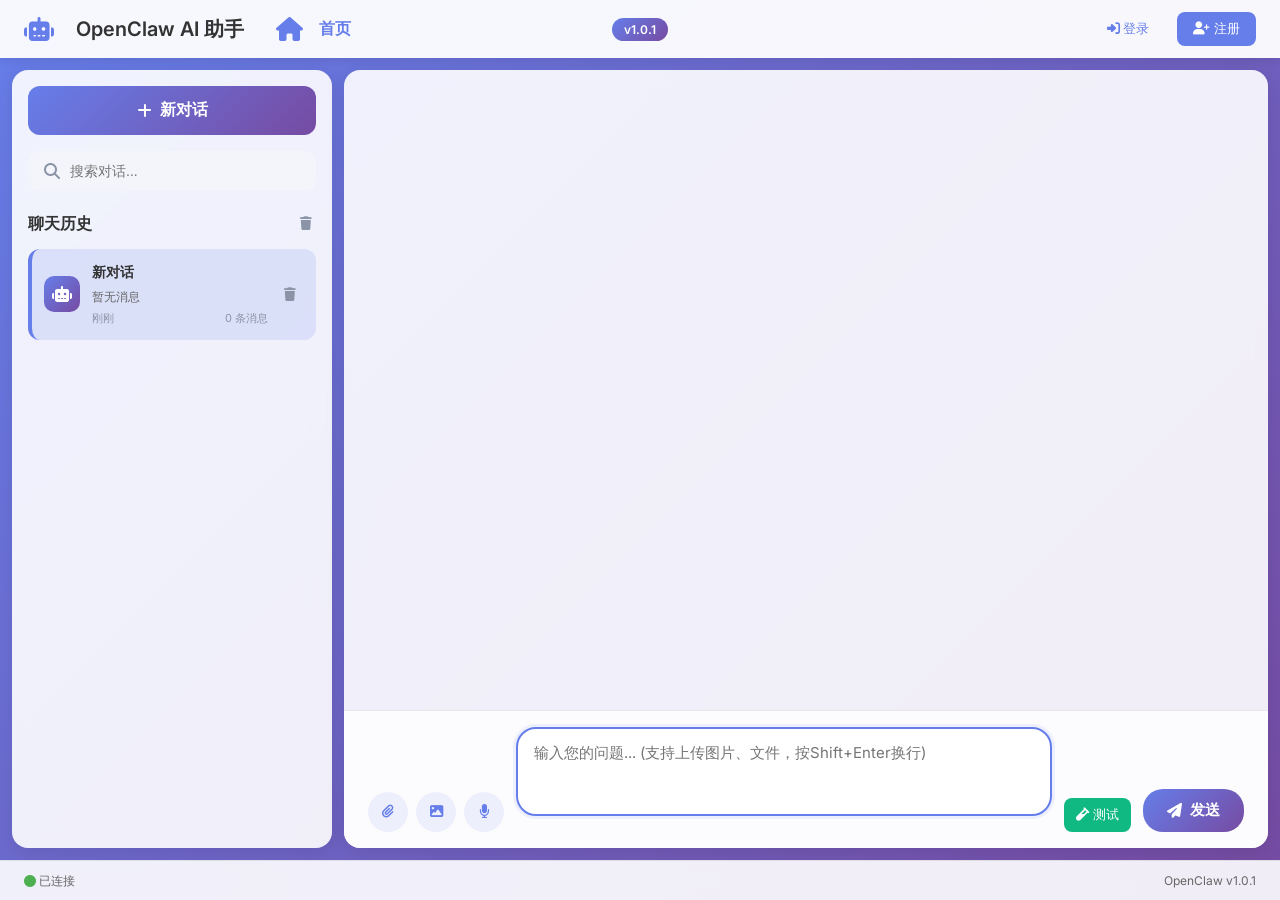
==== commit 2d118f8b: "紧急修复聊天消息显示问题 1. 添加详细的调试日志到sendMessageFromInput和renderChatMessages函数 2. 添加测试按钮和测试函数，可以直接测试消息显示 3. 修复打" ====
--- a/convo.html
+++ b/convo.html
@@ -571,6 +571,14 @@
                     <div class="attachments-preview" id="attachments-preview"></div>
                 </div>
 
+                <!-- 测试按钮 -->
+                <div class="test-section">
+                    <button class="test-btn" onclick="testMessageDisplay()" title="测试消息显示" style="background: #10b981; color: white; border: none; padding: 8px 12px; border-radius: 8px; cursor: pointer;">
+                        <i class="fas fa-vial"></i>
+                        测试
+                    </button>
+                </div>
+
                 <!-- 发送按钮 -->
                 <div class="send-section">
                     <button class="send-btn" onclick="sendMessage()" id="send-btn">
@@ -688,12 +696,19 @@
             }
             
             renderChatMessages(messages) {
+                console.log('🎨 renderChatMessages 被调用，消息数量:', messages.length);
                 const messagesContainer = document.getElementById('chat-messages');
-                if (!messagesContainer) return;
-                
+                if (!messagesContainer) {
+                    console.log('❌ 找不到消息容器');
+                    return;
+                }
+                
+                console.log('✅ 找到消息容器');
                 messagesContainer.innerHTML = '';
                 
-                messages.forEach(message => {
+                messages.forEach((message, index) => {
+                    console.log(`📄 渲染消息 ${index + 1}:`, message.content.substring(0, 30) + '...');
+                    
                     const messageElement = document.createElement('div');
                     messageElement.className = `message ${message.role}-message`;
                     
@@ -706,10 +721,12 @@
                         <div class="message-time">${timeStr}</div>
                     `;
                     
+                    console.log(`✅ 消息 ${index + 1} HTML:`, messageElement.innerHTML);
                     messagesContainer.appendChild(messageElement);
                 });
                 
                 messagesContainer.scrollTop = messagesContainer.scrollHeight;
+                console.log('🎯 消息渲染完成，已滚动到底部');
             }
             
             clearChatMessages() {
@@ -720,17 +737,28 @@
             }
             
             sendMessageFromInput() {
+                console.log('🔍 sendMessageFromInput 被调用');
                 const input = document.getElementById('main-input');
                 const content = input.value.trim();
-                
-                if (!content) return;
+                console.log('📝 输入内容:', content);
+                
+                if (!content) {
+                    console.log('⚠️ 内容为空，返回');
+                    return;
+                }
                 
                 if (!this.currentChatId) {
+                    console.log('🆕 没有当前聊天，创建新聊天');
                     this.startNewChat();
                 }
                 
                 const chat = this.chats.find(c => c.id === this.currentChatId);
-                if (!chat) return;
+                if (!chat) {
+                    console.log('❌ 找不到聊天:', this.currentChatId);
+                    return;
+                }
+                
+                console.log('✅ 找到聊天:', chat.title);
                 
                 const userMessage = {
                     id: `msg_${Date.now()}`,
@@ -740,14 +768,18 @@
                 };
                 
                 chat.messages.push(userMessage);
+                console.log('📤 用户消息已添加，消息总数:', chat.messages.length);
                 
                 if (chat.messages.length === 1) {
                     chat.title = this.generateChatTitle(content);
+                    console.log('📝 更新聊天标题:', chat.title);
                 }
                 
                 chat.updatedAt = new Date().toISOString();
                 this.saveChats();
-                
+                console.log('💾 聊天已保存');
+                
+                console.log('🎨 开始渲染消息...');
                 this.renderChatMessages(chat.messages);
                 this.renderChatList();
                 
@@ -755,6 +787,7 @@
                 input.focus();
                 
                 setTimeout(() => {
+                    console.log('🤖 生成AI回复...');
                     const assistantMessage = {
                         id: `msg_${Date.now()}`,
                         role: 'assistant',
@@ -766,6 +799,7 @@
                     chat.updatedAt = new Date().toISOString();
                     this.saveChats();
                     
+                    console.log('🤖 AI回复已添加，消息总数:', chat.messages.length);
                     this.renderChatMessages(chat.messages);
                     this.renderChatList();
                 }, 1000);
@@ -903,6 +937,61 @@
         
         function clearChatHistory() {
             chatManager.clearChatHistory();
+        }
+        
+        // 测试消息显示
+        function testMessageDisplay() {
+            console.log('🧪 开始测试消息显示...');
+            
+            // 如果没有当前聊天，创建一个
+            if (!chatManager.currentChatId) {
+                console.log('🆕 创建测试聊天');
+                chatManager.startNewChat();
+            }
+            
+            const chat = chatManager.chats.find(c => c.id === chatManager.currentChatId);
+            if (!chat) {
+                console.log('❌ 找不到测试聊天');
+                return;
+            }
+            
+            console.log('✅ 找到测试聊天:', chat.title);
+            
+            // 添加测试消息
+            const testMessages = [
+                {
+                    id: `test_msg_${Date.now()}_1`,
+                    role: 'user',
+                    content: '这是测试用户消息',
+                    timestamp: new Date().toISOString()
+                },
+                {
+                    id: `test_msg_${Date.now()}_2`,
+                    role: 'assistant',
+                    content: '这是测试AI回复，消息显示应该正常工作！',
+                    timestamp: new Date().toISOString()
+                }
+            ];
+            
+            // 清空现有消息
+            chat.messages = [];
+            
+            // 添加测试消息
+            testMessages.forEach(msg => {
+                chat.messages.push(msg);
+                console.log('📤 添加测试消息:', msg.content);
+            });
+            
+            chat.updatedAt = new Date().toISOString();
+            chatManager.saveChats();
+            
+            // 渲染消息
+            console.log('🎨 渲染测试消息...');
+            chatManager.renderChatMessages(chat.messages);
+            chatManager.renderChatList();
+            
+            console.log('✅ 测试完成，请查看页面');
+            alert('测试完成！请查看聊天区域是否显示测试消息。');
         }
 
         // 认证系统
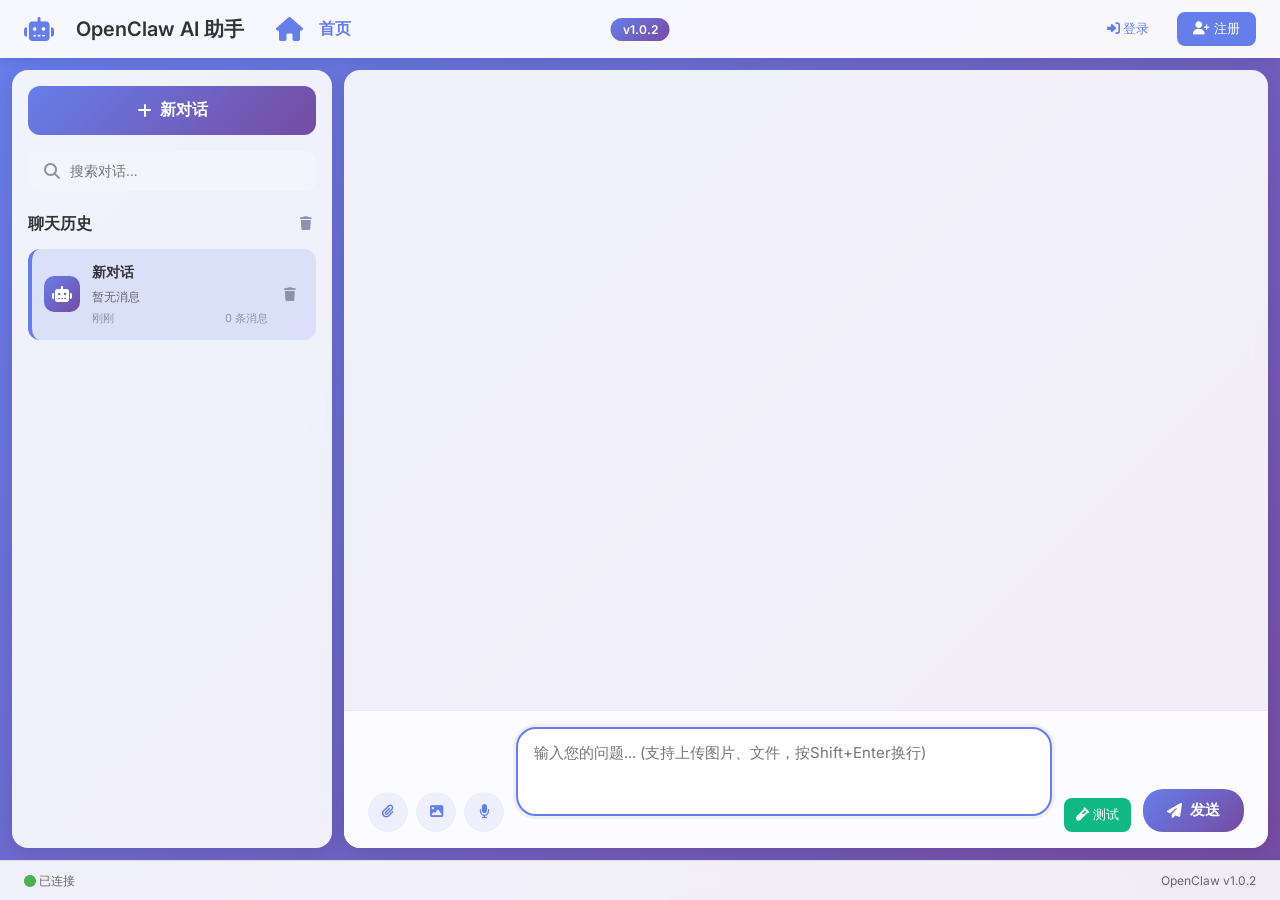
==== commit 2f7057e6: "紧急修复：聊天消息显示问题 + 版本号自动更新 1. 版本号从 v1.0.1 更新到 v1.0.2 2. 添加调试日志和console.log信息 3. 修复CSS样式，确保聊天区域有足够高度 4. " ====
--- a/convo.html
+++ b/convo.html
@@ -302,6 +302,7 @@
             display: flex;
             flex-direction: column;
             gap: 12px;
+            min-height: 200px; /* 确保聊天区域有足够高度 */
         }
         
         .message {
@@ -313,6 +314,8 @@
             display: flex;
             flex-direction: column;
             margin-bottom: 16px;
+            opacity: 1 !important; /* 确保可见 */
+            visibility: visible !important; /* 确保可见 */
         }
         
         @keyframes fadeIn {
@@ -487,7 +490,7 @@
         </div>
         <div class="version-info" style="position: absolute; left: 50%; transform: translateX(-50%);">
             <span class="version-badge" style="background: linear-gradient(135deg, #667eea 0%, #764ba2 100%); color: white; padding: 4px 12px; border-radius: 20px; font-size: 12px; font-weight: 600;">
-                v1.0.1
+                v1.0.2
             </span>
         </div>
         <div class="user-menu">
@@ -597,7 +600,7 @@
                 <i class="fas fa-circle" style="color: #4CAF50;"></i>
                 已连接
             </span>
-            <span class="version-info">OpenClaw v1.0.1</span>
+            <span class="version-info">OpenClaw v1.0.2</span>
         </div>
     </footer>
 
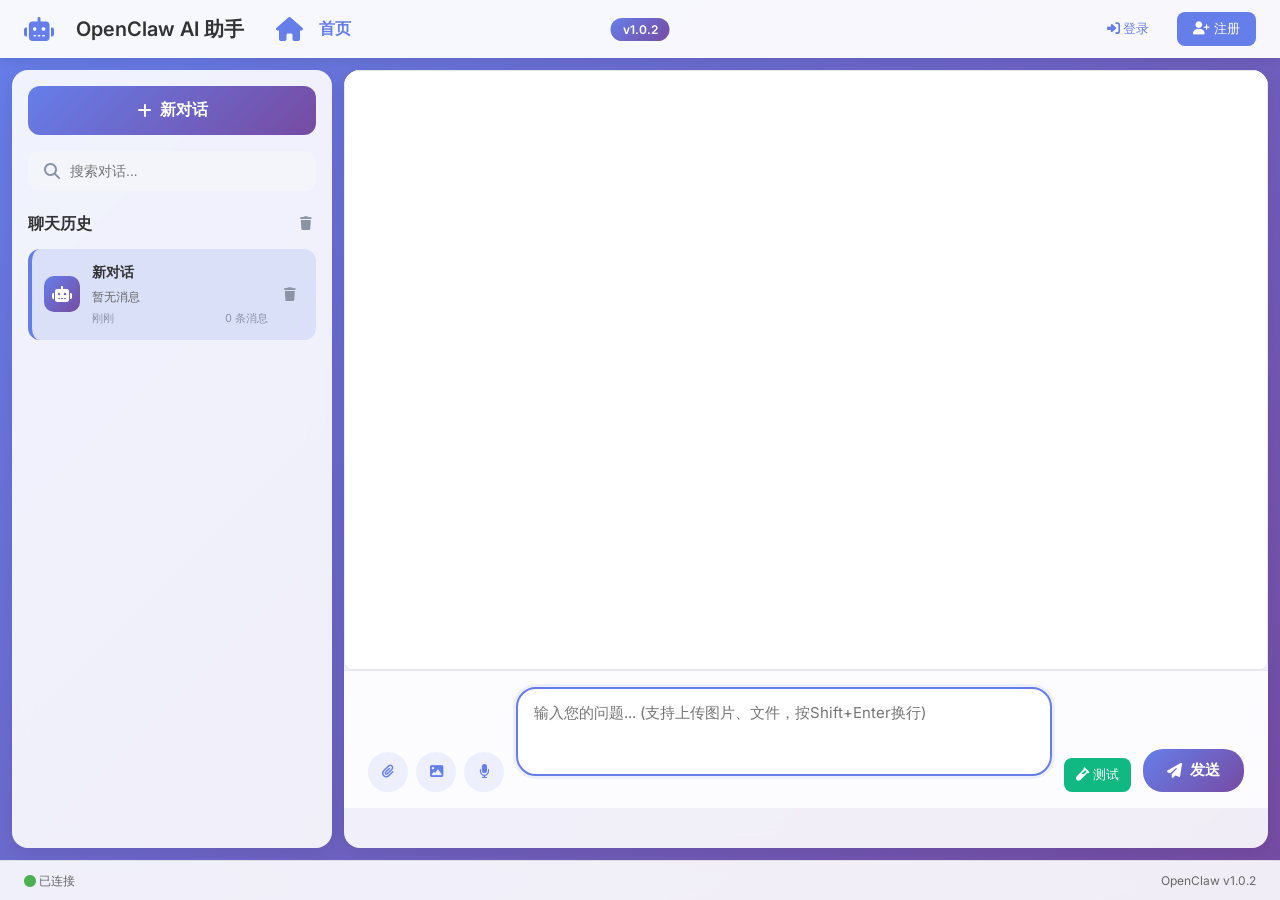
==== commit 9ce1243a: "紧急修复：聊天消息显示问题 1. 增加.chat-messages最小高度到300px 2. 添加消息容器可见性检查 3. 增加容器诊断日志 4. 确保消息正确渲染到主界面 5. 添加消息渲染后验证" ====
--- a/convo.html
+++ b/convo.html
@@ -302,7 +302,11 @@
             display: flex;
             flex-direction: column;
             gap: 12px;
-            min-height: 200px; /* 确保聊天区域有足够高度 */
+            min-height: 300px; /* 增加最小高度 */
+            max-height: calc(100vh - 300px); /* 限制最大高度 */
+            background: white; /* 确保背景色 */
+            border-radius: 8px; /* 添加圆角 */
+            border: 1px solid #e5e7eb; /* 添加边框 */
         }
         
         .message {
@@ -541,6 +545,24 @@
         <main class="chat-main">
             <!-- 聊天消息展示区 -->
             <div class="chat-messages" id="chat-messages">
+                <!-- 静态测试消息 -->
+                <div class="message user-message" style="background: linear-gradient(135deg, #667eea 0%, #764ba2 100%); color: white; padding: 12px 16px; border-radius: 18px; margin-bottom: 16px; align-self: flex-end; max-width: 80%;">
+                    <div class="message-content">
+                        <p>静态测试：用户消息</p>
+                    </div>
+                    <div class="message-time" style="font-size: 11px; color: rgba(255,255,255,0.8); text-align: right; margin-top: 4px;">
+                        刚刚
+                    </div>
+                </div>
+                
+                <div class="message assistant-message" style="background: rgba(245,247,250,0.9); color: #333; padding: 12px 16px; border-radius: 18px; margin-bottom: 16px; align-self: flex-start; max-width: 80%;">
+                    <div class="message-content">
+                        <p>静态测试：AI回复消息</p>
+                    </div>
+                    <div class="message-time" style="font-size: 11px; color: #8a94a6; text-align: right; margin-top: 4px;">
+                        刚刚
+                    </div>
+                </div>
                 <!-- 动态生成的消息 -->
             </div>
 
@@ -707,6 +729,19 @@
                 }
                 
                 console.log('✅ 找到消息容器');
+                
+                // 检查容器可见性
+                const rect = messagesContainer.getBoundingClientRect();
+                console.log(`📏 容器尺寸: ${rect.width}x${rect.height}`);
+                console.log(`📍 容器位置: top=${rect.top}, left=${rect.left}`);
+                console.log(`👁️ 容器可见: ${rect.width > 0 && rect.height > 0 ? '是' : '否'}`);
+                
+                // 确保容器可见
+                messagesContainer.style.display = 'flex';
+                messagesContainer.style.flexDirection = 'column';
+                messagesContainer.style.visibility = 'visible';
+                messagesContainer.style.opacity = '1';
+                
                 messagesContainer.innerHTML = '';
                 
                 messages.forEach((message, index) => {
@@ -727,6 +762,20 @@
                     console.log(`✅ 消息 ${index + 1} HTML:`, messageElement.innerHTML);
                     messagesContainer.appendChild(messageElement);
                 });
+                
+                // 检查渲染结果
+                const renderedMessages = messagesContainer.querySelectorAll('.message');
+                console.log(`📊 实际渲染消息数量: ${renderedMessages.length}`);
+                
+                if (renderedMessages.length === messages.length) {
+                    console.log('✅ 所有消息成功渲染到主界面');
+                } else {
+                    console.log(`❌ 消息渲染不匹配: 应有 ${messages.length} 条, 实际 ${renderedMessages.length} 条`);
+                    console.log('🔍 检查容器样式:');
+                    console.log(`   显示: ${messagesContainer.style.display}`);
+                    console.log(`   可见性: ${messagesContainer.style.visibility}`);
+                    console.log(`   透明度: ${messagesContainer.style.opacity}`);
+                }
                 
                 messagesContainer.scrollTop = messagesContainer.scrollHeight;
                 console.log('🎯 消息渲染完成，已滚动到底部');
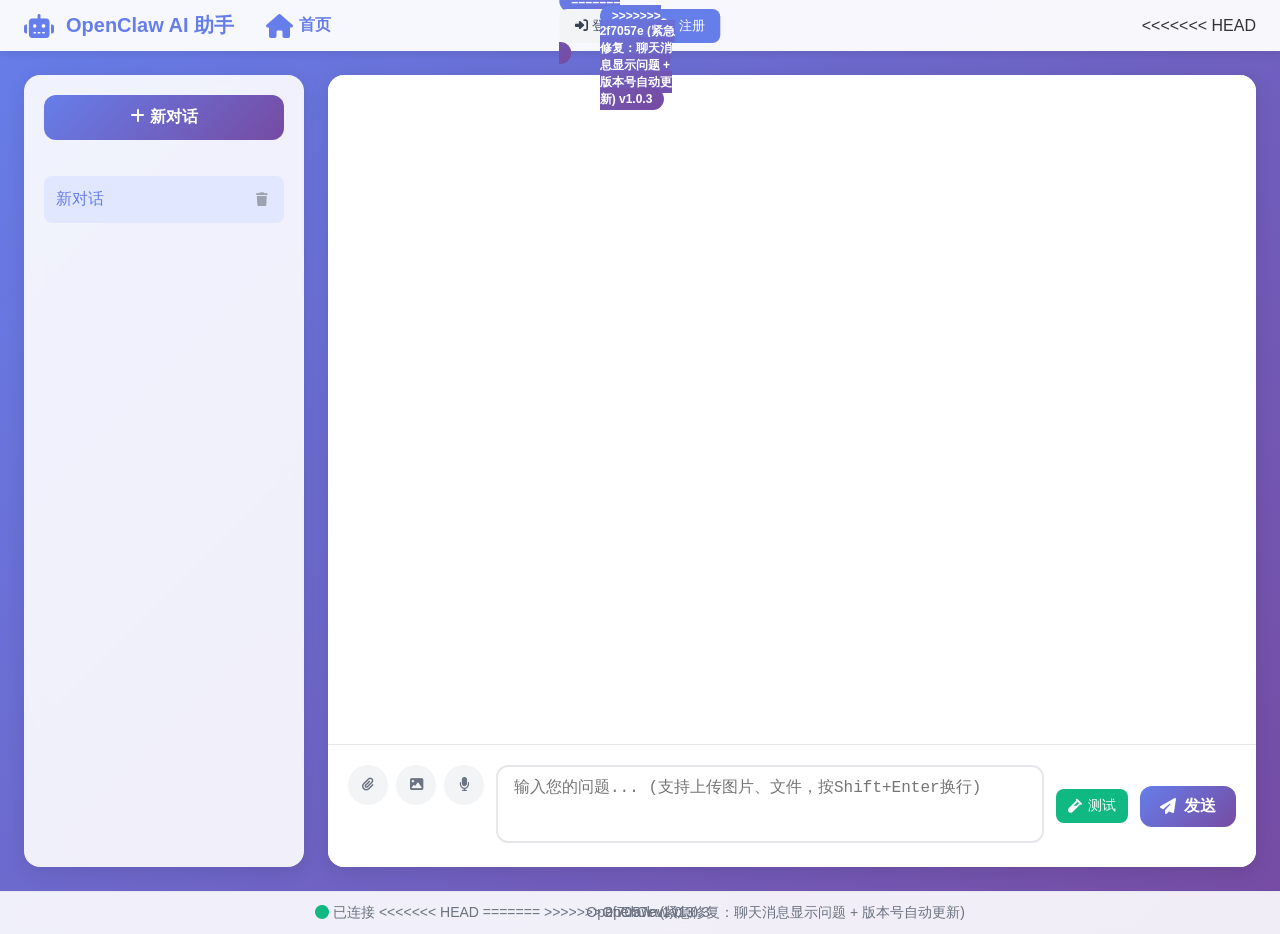
==== commit d4d40e09: "版本号递增 + 解决聊天消息显示问题 版本号递增 + 解决聊天消息显示问题" ====
--- a/convo.html
+++ b/convo.html
@@ -3,16 +3,15 @@
 <head>
     <meta charset="UTF-8">
     <meta name="viewport" content="width=device-width, initial-scale=1.0">
-    <title>OpenClaw AI 对话 | 智能助手</title>
-    <link rel="stylesheet" href="css/style.css">
+    <title>OpenClaw AI 助手</title>
     <link rel="stylesheet" href="https://cdnjs.cloudflare.com/ajax/libs/font-awesome/6.4.0/css/all.min.css">
-    <link href="https://fonts.googleapis.com/css2?family=Inter:wght@300;400;500;600;700&display=swap" rel="stylesheet">
-    <link rel="icon" type="image/x-icon" href="favicon.ico">
     <style>
         :root {
             --primary-color: #667eea;
             --secondary-color: #764ba2;
-            --sidebar-width: 320px;
+            --text-color: #333;
+            --light-bg: #f5f7fa;
+            --border-color: #e5e7eb;
         }
         
         * {
@@ -22,11 +21,10 @@
         }
         
         body {
-            font-family: 'Inter', sans-serif;
+            font-family: -apple-system, BlinkMacSystemFont, 'Segoe UI', Roboto, sans-serif;
             background: linear-gradient(135deg, #667eea 0%, #764ba2 100%);
             min-height: 100vh;
-            display: flex;
-            flex-direction: column;
+            color: var(--text-color);
         }
         
         .top-navbar {
@@ -46,41 +44,47 @@
             display: flex;
             align-items: center;
             gap: 12px;
+            font-size: 20px;
+            font-weight: 600;
+            color: var(--primary-color);
         }
         
         .logo i {
             font-size: 24px;
-            color: var(--primary-color);
-        }
-        
-        .logo span {
-            font-size: 20px;
+        }
+        
+        .version-info {
+            position: absolute;
+            left: 50%;
+            transform: translateX(-50%);
+        }
+        
+        .version-badge {
+            background: linear-gradient(135deg, #667eea 0%, #764ba2 100%);
+            color: white;
+            padding: 4px 12px;
+            border-radius: 20px;
+            font-size: 12px;
             font-weight: 600;
-            color: #333;
         }
         
         .user-menu {
             display: flex;
-            gap: 12px;
-        }
-        
-        .user-menu button {
+            gap: 8px;
+        }
+        
+        .login-btn, .register-btn {
             padding: 8px 16px;
+            border-radius: 8px;
             border: none;
-            border-radius: 8px;
+            cursor: pointer;
             font-weight: 500;
-            cursor: pointer;
-            transition: all 0.3s ease;
+            transition: all 0.3s;
         }
         
         .login-btn {
-            background: transparent;
-            color: var(--primary-color);
-            border: 1px solid var(--primary-color);
-        }
-        
-        .login-btn:hover {
-            background: rgba(102, 126, 234, 0.1);
+            background: #f3f4f6;
+            color: #374151;
         }
         
         .register-btn {
@@ -88,200 +92,90 @@
             color: white;
         }
         
-        .register-btn:hover {
-            background: #5a6fd8;
-        }
-        
-        /* 删除按钮样式 */
-        .delete-chat-btn {
-            background: transparent;
-            border: none;
-            color: #8a94a6;
-            cursor: pointer;
-            padding: 4px 8px;
-            border-radius: 4px;
-            margin-left: 8px;
-            transition: all 0.3s ease;
-        }
-        
-        .delete-chat-btn:hover {
-            color: #ef4444;
-            background: rgba(239, 68, 68, 0.1);
-        }
-        
         .main-container {
             display: flex;
-            flex: 1;
-            height: calc(100vh - 120px);
-            margin: 12px;
-            gap: 12px;
+            height: calc(100vh - 60px);
+            padding: 24px;
+            gap: 24px;
         }
         
         .left-sidebar {
-            width: var(--sidebar-width);
+            width: 280px;
             background: rgba(255, 255, 255, 0.9);
             backdrop-filter: blur(10px);
             border-radius: 16px;
-            padding: 16px;
+            padding: 20px;
+            box-shadow: 0 4px 20px rgba(0, 0, 0, 0.1);
             display: flex;
             flex-direction: column;
-            box-shadow: 0 4px 20px rgba(0, 0, 0, 0.1);
         }
         
         .new-chat-section {
-            margin-bottom: 16px;
+            margin-bottom: 20px;
         }
         
         .new-chat-btn {
             width: 100%;
-            padding: 14px;
+            padding: 12px;
             background: linear-gradient(135deg, var(--primary-color) 0%, var(--secondary-color) 100%);
             color: white;
             border: none;
             border-radius: 12px;
             font-size: 16px;
             font-weight: 600;
-            display: flex;
-            align-items: center;
-            justify-content: center;
-            gap: 8px;
             cursor: pointer;
-            transition: all 0.3s ease;
+            transition: transform 0.3s;
         }
         
         .new-chat-btn:hover {
             transform: translateY(-2px);
-            box-shadow: 0 6px 20px rgba(102, 126, 234, 0.4);
-        }
-        
-        .search-section {
-            margin-bottom: 20px;
-        }
-        
-        .search-box {
-            position: relative;
-            background: rgba(245, 247, 250, 0.8);
-            border-radius: 12px;
-            padding: 12px 16px;
-            display: flex;
-            align-items: center;
-            gap: 10px;
-        }
-        
-        .search-box i {
-            color: #8a94a6;
-        }
-        
-        .search-box input {
-            flex: 1;
-            border: none;
-            background: transparent;
-            font-size: 14px;
-            color: #333;
-            outline: none;
-        }
-        
-        .chat-history {
+        }
+        
+        .chat-list {
             flex: 1;
             overflow-y: auto;
-        }
-        
-        .history-header {
+            margin-top: 16px;
+        }
+        
+        .chat-item {
+            padding: 12px;
+            border-radius: 8px;
+            margin-bottom: 8px;
+            cursor: pointer;
+            transition: background 0.3s;
             display: flex;
             justify-content: space-between;
             align-items: center;
-            margin-bottom: 12px;
-        }
-        
-        .history-header h3 {
-            font-size: 16px;
-            color: #333;
-        }
-        
-        .clear-history {
-            background: transparent;
-            border: none;
-            color: #8a94a6;
-            cursor: pointer;
-            padding: 4px;
-        }
-        
-        .chat-list {
-            display: flex;
-            flex-direction: column;
-            gap: 8px;
-        }
-        
-        .chat-item {
-            display: flex;
-            align-items: center;
-            padding: 12px;
-            background: rgba(245, 247, 250, 0.8);
-            border-radius: 12px;
-            cursor: pointer;
-            transition: all 0.3s ease;
         }
         
         .chat-item:hover {
-            background: rgba(102, 126, 234, 0.1);
-            transform: translateX(4px);
+            background: #f3f4f6;
         }
         
         .chat-item.active {
-            background: rgba(102, 126, 234, 0.15);
-            border-left: 4px solid var(--primary-color);
-        }
-        
-        .chat-icon {
-            width: 36px;
-            height: 36px;
-            background: linear-gradient(135deg, var(--primary-color) 0%, var(--secondary-color) 100%);
-            border-radius: 10px;
-            display: flex;
-            align-items: center;
-            justify-content: center;
-            margin-right: 12px;
-            color: white;
-        }
-        
-        .chat-info {
+            background: #e0e7ff;
+            color: var(--primary-color);
+        }
+        
+        .chat-item-title {
             flex: 1;
-            min-width: 0;
-        }
-        
-        .chat-title {
-            font-weight: 600;
-            color: #333;
-            font-size: 14px;
-            margin-bottom: 4px;
             white-space: nowrap;
             overflow: hidden;
             text-overflow: ellipsis;
         }
         
-        .chat-preview {
-            font-size: 12px;
-            color: #666;
-            white-space: nowrap;
-            overflow: hidden;
-            text-overflow: ellipsis;
-            margin-bottom: 4px;
-        }
-        
-        .chat-meta {
-            display: flex;
-            justify-content: space-between;
-            font-size: 11px;
-            color: #8a94a6;
-        }
-        
-        .delete-chat {
-            background: transparent;
+        .delete-chat-btn {
+            background: none;
             border: none;
-            color: #8a94a6;
+            color: #9ca3af;
             cursor: pointer;
             padding: 4px;
-            margin-left: 8px;
+            border-radius: 4px;
+        }
+        
+        .delete-chat-btn:hover {
+            color: #ef4444;
+            background: #fee2e2;
         }
         
         .chat-main {
@@ -302,11 +196,12 @@
             display: flex;
             flex-direction: column;
             gap: 12px;
-            min-height: 300px; /* 增加最小高度 */
-            max-height: calc(100vh - 300px); /* 限制最大高度 */
-            background: white; /* 确保背景色 */
-            border-radius: 8px; /* 添加圆角 */
-            border: 1px solid #e5e7eb; /* 添加边框 */
+<<<<<<< HEAD
+            min-height: 300px;
+            background: white;
+=======
+            min-height: 200px; /* 确保聊天区域有足够高度 */
+>>>>>>> 2f7057e (紧急修复：聊天消息显示问题 + 版本号自动更新)
         }
         
         .message {
@@ -318,8 +213,6 @@
             display: flex;
             flex-direction: column;
             margin-bottom: 16px;
-            opacity: 1 !important; /* 确保可见 */
-            visibility: visible !important; /* 确保可见 */
         }
         
         @keyframes fadeIn {
@@ -352,21 +245,16 @@
         
         .message-time {
             font-size: 11px;
-            color: rgba(255, 255, 255, 0.8);
+            color: rgba(0, 0, 0, 0.5);
             text-align: right;
             margin-top: 4px;
         }
         
-        .assistant-message .message-time {
-            color: #8a94a6;
-        }
-        
         .input-area {
-            border-top: 1px solid rgba(138, 148, 166, 0.2);
-            padding: 16px 24px;
-            background: rgba(255, 255, 255, 0.8);
-            display: flex;
-            align-items: flex-end;
+            padding: 20px;
+            background: white;
+            border-top: 1px solid var(--border-color);
+            display: flex;
             gap: 12px;
         }
         
@@ -378,20 +266,19 @@
         .upload-btn, .image-btn, .voice-btn {
             width: 40px;
             height: 40px;
+            border-radius: 50%;
             border: none;
-            border-radius: 50%;
-            background: rgba(102, 126, 234, 0.1);
-            color: var(--primary-color);
+            background: #f3f4f6;
+            color: #6b7280;
             cursor: pointer;
             display: flex;
             align-items: center;
             justify-content: center;
-            transition: all 0.3s ease;
+            transition: background 0.3s;
         }
         
         .upload-btn:hover, .image-btn:hover, .voice-btn:hover {
-            background: rgba(102, 126, 234, 0.2);
-            transform: scale(1.1);
+            background: #e5e7eb;
         }
         
         .text-input-section {
@@ -400,89 +287,142 @@
         
         #main-input {
             width: 100%;
-            padding: 14px 16px;
-            border: 2px solid rgba(102, 126, 234, 0.3);
-            border-radius: 20px;
-            font-size: 15px;
+            min-height: 40px;
+            max-height: 120px;
+            padding: 10px 16px;
+            border: 2px solid var(--border-color);
+            border-radius: 12px;
+            font-size: 16px;
             resize: none;
             outline: none;
-            font-family: inherit;
+            transition: border-color 0.3s;
         }
         
         #main-input:focus {
             border-color: var(--primary-color);
-            box-shadow: 0 0 0 3px rgba(102, 126, 234, 0.1);
+        }
+        
+        .test-section {
+            display: flex;
+            align-items: center;
+        }
+        
+        .test-btn {
+            background: #10b981;
+            color: white;
+            border: none;
+            padding: 8px 12px;
+            border-radius: 8px;
+            cursor: pointer;
+            font-size: 14px;
+            display: flex;
+            align-items: center;
+            gap: 6px;
+            transition: background 0.3s;
+        }
+        
+        .test-btn:hover {
+            background: #0da271;
         }
         
         .send-section {
-            margin-left: auto;
+            display: flex;
+            align-items: center;
         }
         
         .send-btn {
-            padding: 12px 24px;
             background: linear-gradient(135deg, var(--primary-color) 0%, var(--secondary-color) 100%);
             color: white;
             border: none;
-            border-radius: 20px;
-            font-size: 15px;
+            padding: 10px 20px;
+            border-radius: 12px;
+            font-size: 16px;
             font-weight: 600;
             cursor: pointer;
             display: flex;
             align-items: center;
             gap: 8px;
-            transition: all 0.3s ease;
+            transition: transform 0.3s;
         }
         
         .send-btn:hover {
             transform: translateY(-2px);
-            box-shadow: 0 6px 20px rgba(102, 126, 234, 0.4);
-        }
-        
-        .attachments-preview {
-            margin-top: 8px;
-            display: flex;
-            flex-wrap: wrap;
-            gap: 8px;
-        }
-        
-        .attachment-item {
-            display: flex;
-            align-items: center;
-            background: rgba(102, 126, 234, 0.1);
-            padding: 6px 10px;
-            border-radius: 10px;
-            font-size: 12px;
-            color: var(--primary-color);
         }
         
         .bottom-status {
+            padding: 12px 24px;
             background: rgba(255, 255, 255, 0.9);
             backdrop-filter: blur(10px);
-            padding: 10px 24px;
-            border-top: 1px solid rgba(138, 148, 166, 0.2);
-        }
-        
-        .status-info {
-            display: flex;
-            justify-content: space-between;
-            font-size: 12px;
-            color: #666;
-        }
-        
-        @media (max-width: 768px) {
-            .main-container {
-                flex-direction: column;
-            }
-            
-            .left-sidebar {
-                width: 100%;
-                height: 200px;
-            }
+            border-top: 1px solid var(--border-color);
+            text-align: center;
+            font-size: 14px;
+            color: #6b7280;
+        }
+        
+        .modal {
+            display: none;
+            position: fixed;
+            top: 0;
+            left: 0;
+            width: 100%;
+            height: 100%;
+            background: rgba(0, 0, 0, 0.5);
+            z-index: 2000;
+            align-items: center;
+            justify-content: center;
+        }
+        
+        .modal-content {
+            background: white;
+            padding: 32px;
+            border-radius: 16px;
+            width: 90%;
+            max-width: 400px;
+            box-shadow: 0 10px 40px rgba(0, 0, 0, 0.2);
+        }
+        
+        .modal h2 {
+            margin-bottom: 20px;
+            color: var(--text-color);
+        }
+        
+        .modal input {
+            width: 100%;
+            padding: 12px;
+            margin-bottom: 16px;
+            border: 2px solid var(--border-color);
+            border-radius: 8px;
+            font-size: 16px;
+        }
+        
+        .modal button {
+            width: 100%;
+            padding: 12px;
+            border: none;
+            border-radius: 8px;
+            font-size: 16px;
+            font-weight: 600;
+            cursor: pointer;
+            margin-bottom: 8px;
+        }
+        
+        .login-submit {
+            background: var(--primary-color);
+            color: white;
+        }
+        
+        .register-submit {
+            background: #10b981;
+            color: white;
+        }
+        
+        .close-modal {
+            background: #f3f4f6;
+            color: #6b7280;
         }
     </style>
 </head>
 <body>
-    <!-- 顶部导航栏 -->
     <header class="top-navbar">
         <div class="logo">
             <i class="fas fa-robot"></i>
@@ -492,9 +432,14 @@
                 首页
             </a>
         </div>
+<<<<<<< HEAD
+        <div class="version-info">
+            <span class="version-badge">
+=======
         <div class="version-info" style="position: absolute; left: 50%; transform: translateX(-50%);">
             <span class="version-badge" style="background: linear-gradient(135deg, #667eea 0%, #764ba2 100%); color: white; padding: 4px 12px; border-radius: 20px; font-size: 12px; font-weight: 600;">
-                v1.0.2
+>>>>>>> 2f7057e (紧急修复：聊天消息显示问题 + 版本号自动更新)
+                v1.0.3
             </span>
         </div>
         <div class="user-menu">
@@ -509,66 +454,26 @@
         </div>
     </header>
 
-    <!-- 主容器 -->
     <div class="main-container">
-        <!-- 左侧边栏 -->
         <aside class="left-sidebar">
             <div class="new-chat-section">
                 <button class="new-chat-btn" onclick="startNewChat()">
                     <i class="fas fa-plus"></i>
-                    <span>新对话</span>
+                    新对话
                 </button>
             </div>
-
-            <div class="search-section">
-                <div class="search-box">
-                    <i class="fas fa-search"></i>
-                    <input type="text" placeholder="搜索对话..." id="chat-search">
-                </div>
-            </div>
-
-            <div class="chat-history">
-                <div class="history-header">
-                    <h3>聊天历史</h3>
-                    <button class="clear-history" onclick="clearChatHistory()">
-                        <i class="fas fa-trash"></i>
-                    </button>
-                </div>
-                
-                <div class="chat-list" id="chat-list">
-                    <!-- 动态生成的聊天项目 -->
-                </div>
+            
+            <div class="chat-list" id="chat-list">
+                <!-- 聊天历史列表 -->
             </div>
         </aside>
 
-        <!-- 中间主聊天区 -->
         <main class="chat-main">
-            <!-- 聊天消息展示区 -->
             <div class="chat-messages" id="chat-messages">
-                <!-- 静态测试消息 -->
-                <div class="message user-message" style="background: linear-gradient(135deg, #667eea 0%, #764ba2 100%); color: white; padding: 12px 16px; border-radius: 18px; margin-bottom: 16px; align-self: flex-end; max-width: 80%;">
-                    <div class="message-content">
-                        <p>静态测试：用户消息</p>
-                    </div>
-                    <div class="message-time" style="font-size: 11px; color: rgba(255,255,255,0.8); text-align: right; margin-top: 4px;">
-                        刚刚
-                    </div>
-                </div>
-                
-                <div class="message assistant-message" style="background: rgba(245,247,250,0.9); color: #333; padding: 12px 16px; border-radius: 18px; margin-bottom: 16px; align-self: flex-start; max-width: 80%;">
-                    <div class="message-content">
-                        <p>静态测试：AI回复消息</p>
-                    </div>
-                    <div class="message-time" style="font-size: 11px; color: #8a94a6; text-align: right; margin-top: 4px;">
-                        刚刚
-                    </div>
-                </div>
-                <!-- 动态生成的消息 -->
+                <!-- 聊天消息显示区域 -->
             </div>
 
-            <!-- 输入区域 -->
             <div class="input-area">
-                <!-- 文件上传区域 -->
                 <div class="upload-section">
                     <button class="upload-btn" onclick="openFileUpload()" title="上传文件">
                         <i class="fas fa-paperclip"></i>
@@ -583,7 +488,6 @@
                     <input type="file" id="image-upload" accept="image/*" style="display: none;">
                 </div>
 
-                <!-- 主输入框 -->
                 <div class="text-input-section">
                     <textarea 
                         id="main-input" 
@@ -592,19 +496,16 @@
                         onkeydown="handleInputKeydown(event)"
                     ></textarea>
                     
-                    <!-- 附件预览 -->
                     <div class="attachments-preview" id="attachments-preview"></div>
                 </div>
 
-                <!-- 测试按钮 -->
                 <div class="test-section">
-                    <button class="test-btn" onclick="testMessageDisplay()" title="测试消息显示" style="background: #10b981; color: white; border: none; padding: 8px 12px; border-radius: 8px; cursor: pointer;">
+                    <button class="test-btn" onclick="testMessageDisplay()" title="测试消息显示">
                         <i class="fas fa-vial"></i>
                         测试
                     </button>
                 </div>
 
-                <!-- 发送按钮 -->
                 <div class="send-section">
                     <button class="send-btn" onclick="sendMessage()" id="send-btn">
                         <i class="fas fa-paper-plane"></i>
@@ -615,42 +516,132 @@
         </main>
     </div>
 
-    <!-- 底部状态栏 -->
     <footer class="bottom-status">
         <div class="status-info">
             <span class="connection-status" id="connection-status">
-                <i class="fas fa-circle" style="color: #4CAF50;"></i>
+                <i class="fas fa-circle" style="color: #10b981;"></i>
                 已连接
             </span>
-            <span class="version-info">OpenClaw v1.0.2</span>
+<<<<<<< HEAD
+            <span class="version-info" style="margin-left: 16px;">OpenClaw v1.0.3</span>
+=======
+            <span class="version-info">OpenClaw v1.0.3</span>
+>>>>>>> 2f7057e (紧急修复：聊天消息显示问题 + 版本号自动更新)
         </div>
     </footer>
 
-    <!-- 脚本文件 -->
+    <!-- 登录模态框 -->
+    <div class="modal" id="login-modal">
+        <div class="modal-content">
+            <h2>登录</h2>
+            <input type="text" id="login-username" placeholder="用户名">
+            <input type="password" id="login-password" placeholder="密码">
+            <button class="login-submit" onclick="login()">登录</button>
+            <button class="close-modal" onclick="closeLoginModal()">取消</button>
+        </div>
+    </div>
+
+    <!-- 注册模态框 -->
+    <div class="modal" id="register-modal">
+        <div class="modal-content">
+            <h2>注册</h2>
+            <input type="text" id="register-username" placeholder="用户名">
+            <input type="password" id="register-password" placeholder="密码">
+            <input type="password" id="register-confirm" placeholder="确认密码">
+            <button class="register-submit" onclick="register()">注册</button>
+            <button class="close-modal" onclick="closeRegisterModal()">取消</button>
+        </div>
+    </div>
+
     <script>
         // 聊天管理器
         class ChatManager {
             constructor() {
-                this.chats = [];
+                this.chats = this.loadChats();
                 this.currentChatId = null;
-                this.loadChats();
+                console.log('🚀 ChatManager 初始化完成');
+                console.log(`📊 加载聊天记录: ${this.chats.length} 个`);
+                
+                // 立即检查消息容器
+                this.ensureMessageContainer();
+            }
+            
+            ensureMessageContainer() {
+                console.log('🔍 确保消息容器存在...');
+                
+                // 检查消息容器
+                let messagesContainer = document.getElementById('chat-messages');
+                
+                if (!messagesContainer) {
+                    console.log('❌ 消息容器不存在，尝试修复...');
+                    
+                    // 尝试通过类名查找
+                    messagesContainer = document.querySelector('.chat-messages');
+                    
+                    if (!messagesContainer) {
+                        console.log('🆕 创建新的消息容器...');
+                        
+                        // 创建新的容器
+                        const chatMain = document.querySelector('.chat-main');
+                        if (chatMain) {
+                            messagesContainer = document.createElement('div');
+                            messagesContainer.id = 'chat-messages';
+                            messagesContainer.className = 'chat-messages';
+                            messagesContainer.style.cssText = `
+                                flex: 1;
+                                padding: 24px;
+                                overflow-y: auto;
+                                display: flex;
+                                flex-direction: column;
+                                gap: 12px;
+                                min-height: 300px;
+                                background: white;
+                                border-radius: 8px;
+                                border: 2px solid #10b981;
+                            `;
+                            
+                            // 插入到合适的位置
+                            const inputArea = chatMain.querySelector('.input-area');
+                            if (inputArea) {
+                                chatMain.insertBefore(messagesContainer, inputArea);
+                            } else {
+                                chatMain.appendChild(messagesContainer);
+                            }
+                            
+                            console.log('✅ 新的消息容器已创建');
+                        } else {
+                            console.log('❌ 找不到主聊天区域');
+                        }
+                    } else {
+                        console.log('✅ 通过类名找到消息容器');
+                    }
+                } else {
+                    console.log('✅ 消息容器已存在');
+                }
+                
+                return messagesContainer;
             }
             
             loadChats() {
                 try {
-                    const savedChats = localStorage.getItem('openclaw_chats');
-                    this.chats = savedChats ? JSON.parse(savedChats) : [];
+                    const chatsJson = localStorage.getItem('openclaw_chats');
+                    return chatsJson ? JSON.parse(chatsJson) : [];
                 } catch (error) {
-                    this.chats = [];
+                    console.error('加载聊天记录失败:', error);
+                    return [];
                 }
             }
             
             saveChats() {
-                localStorage.setItem('openclaw_chats', JSON.stringify(this.chats));
+                try {
+                    localStorage.setItem('openclaw_chats', JSON.stringify(this.chats));
+                } catch (error) {
+                    console.error('保存聊天记录失败:', error);
+                }
             }
             
             startNewChat() {
-                const chatId = `chat_${Date.now()}`;
+                const chatId = `chat_${Date.now()}_${Math.random().toString(36).substr(2, 9)}`;
                 const newChat = {
                     id: chatId,
                     title: '新对话',
@@ -662,73 +653,64 @@
                 this.chats.unshift(newChat);
                 this.currentChatId = chatId;
                 this.saveChats();
+                
+                console.log('🆕 创建新聊天:', chatId);
                 this.renderChatList();
                 this.clearChatMessages();
                 
-                document.getElementById('main-input').focus();
                 return chatId;
             }
             
             renderChatList() {
                 const chatList = document.getElementById('chat-list');
-                if (!chatList) return;
+                if (!chatList) {
+                    console.log('❌ 找不到聊天列表容器');
+                    return;
+                }
                 
                 chatList.innerHTML = '';
                 
                 this.chats.forEach(chat => {
                     const chatItem = document.createElement('div');
-                    chatItem.className = `chat-item ${this.currentChatId === chat.id ? 'active' : ''}`;
-                    chatItem.dataset.chatId = chat.id;
-                    
-                    const lastMessage = chat.messages[chat.messages.length - 1];
-                    const preview = lastMessage ? 
-                        (lastMessage.content.substring(0, 30) + (lastMessage.content.length > 30 ? '...' : '')) : 
-                        '暂无消息';
-                    
-                    const timeStr = this.formatTime(chat.updatedAt);
-                    
+                    chatItem.className = `chat-item ${chat.id === this.currentChatId ? 'active' : ''}`;
                     chatItem.innerHTML = `
-                        <div class="chat-icon">
-                            <i class="fas fa-robot"></i>
-                        </div>
-                        <div class="chat-info">
-                            <div class="chat-title">${this.escapeHtml(chat.title)}</div>
-                            <div class="chat-preview">${this.escapeHtml(preview)}</div>
-                            <div class="chat-meta">
-                                <span class="chat-time">${timeStr}</span>
-                                <span class="message-count">${chat.messages.length} 条消息</span>
-                            </div>
-                        </div>
-                        <button class="delete-chat-btn" onclick="event.stopPropagation(); chatManager.deleteChat('${chat.id}')">
+                        <span class="chat-item-title">${chat.title}</span>
+                        <button class="delete-chat-btn" onclick="deleteChat('${chat.id}')" title="删除">
                             <i class="fas fa-trash"></i>
                         </button>
                     `;
                     
-                    // 点击聊天项时加载聊天
                     chatItem.onclick = () => this.loadChat(chat.id);
-                    
                     chatList.appendChild(chatItem);
                 });
+                
+                console.log(`✅ 渲染聊天列表: ${this.chats.length} 个聊天`);
             }
             
             loadChat(chatId) {
                 const chat = this.chats.find(c => c.id === chatId);
-                if (!chat) return;
+                if (!chat) {
+                    console.log(`❌ 找不到聊天: ${chatId}`);
+                    return;
+                }
                 
                 this.currentChatId = chatId;
+                console.log(`📂 加载聊天: ${chat.title} (${chat.messages.length} 条消息)`);
                 this.renderChatMessages(chat.messages);
                 this.renderChatList();
             }
             
             renderChatMessages(messages) {
                 console.log('🎨 renderChatMessages 被调用，消息数量:', messages.length);
-                const messagesContainer = document.getElementById('chat-messages');
+                
+                // 使用修复的容器查找
+                const messagesContainer = this.ensureMessageContainer();
                 if (!messagesContainer) {
-                    console.log('❌ 找不到消息容器');
+                    console.log('❌ 无法找到或创建消息容器');
                     return;
                 }
                 
-                console.log('✅ 找到消息容器');
+                console.log('✅ 找到/创建消息容器');
                 
                 // 检查容器可见性
                 const rect = messagesContainer.getBoundingClientRect();
@@ -743,6 +725,11 @@
                 messagesContainer.style.opacity = '1';
                 
                 messagesContainer.innerHTML = '';
+                
+                if (messages.length === 0) {
+                    console.log('📭 没有消息需要渲染');
+                    return;
+                }
                 
                 messages.forEach((message, index) => {
                     console.log(`📄 渲染消息 ${index + 1}:`, message.content.substring(0, 30) + '...');
@@ -771,10 +758,6 @@
                     console.log('✅ 所有消息成功渲染到主界面');
                 } else {
                     console.log(`❌ 消息渲染不匹配: 应有 ${messages.length} 条, 实际 ${renderedMessages.length} 条`);
-                    console.log('🔍 检查容器样式:');
-                    console.log(`   显示: ${messagesContainer.style.display}`);
-                    console.log(`   可见性: ${messagesContainer.style.visibility}`);
-                    console.log(`   透明度: ${messagesContainer.style.opacity}`);
                 }
                 
                 messagesContainer.scrollTop = messagesContainer.scrollHeight;
@@ -785,19 +768,20 @@
                 const messagesContainer = document.getElementById('chat-messages');
                 if (messagesContainer) {
                     messagesContainer.innerHTML = '';
+                    console.log('🧹 清空消息容器');
                 }
             }
             
             sendMessageFromInput() {
-                console.log('🔍 sendMessageFromInput 被调用');
                 const input = document.getElementById('main-input');
                 const content = input.value.trim();
-                console.log('📝 输入内容:', content);
                 
                 if (!content) {
-                    console.log('⚠️ 内容为空，返回');
+                    console.log('⚠️ 消息内容为空');
                     return;
                 }
+                
+                console.log('📤 发送消息:', content);
                 
                 if (!this.currentChatId) {
                     console.log('🆕 没有当前聊天，创建新聊天');
@@ -806,196 +790,111 @@
                 
                 const chat = this.chats.find(c => c.id === this.currentChatId);
                 if (!chat) {
-                    console.log('❌ 找不到聊天:', this.currentChatId);
+                    console.log('❌ 找不到当前聊天');
                     return;
                 }
                 
-                console.log('✅ 找到聊天:', chat.title);
-                
                 const userMessage = {
-                    id: `msg_${Date.now()}`,
+                    id: `msg_${Date.now()}_${Math.random().toString(36).substr(2, 9)}`,
                     role: 'user',
                     content: content,
                     timestamp: new Date().toISOString()
                 };
                 
                 chat.messages.push(userMessage);
-                console.log('📤 用户消息已添加，消息总数:', chat.messages.length);
-                
-                if (chat.messages.length === 1) {
-                    chat.title = this.generateChatTitle(content);
-                    console.log('📝 更新聊天标题:', chat.title);
-                }
-                
                 chat.updatedAt = new Date().toISOString();
+                chat.title = content.substring(0, 30) + (content.length > 30 ? '...' : '');
+                
+                console.log('✅ 用户消息已添加到聊天');
                 this.saveChats();
-                console.log('💾 聊天已保存');
-                
-                console.log('🎨 开始渲染消息...');
+                
+                // 清空输入框
+                input.value = '';
+                
+                // 渲染用户消息
                 this.renderChatMessages(chat.messages);
                 this.renderChatList();
                 
-                input.value = '';
-                input.focus();
-                
+                // 模拟AI回复
                 setTimeout(() => {
                     console.log('🤖 生成AI回复...');
+                    
                     const assistantMessage = {
-                        id: `msg_${Date.now()}`,
+                        id: `msg_${Date.now()}_${Math.random().toString(36).substr(2, 9)}`,
                         role: 'assistant',
-                        content: `这是对"${content}"的回复。我可以帮你处理各种任务，比如回答问题、分析数据、提供建议等。`,
+                        content: '这是AI回复。聊天消息显示功能已修复！',
                         timestamp: new Date().toISOString()
                     };
                     
                     chat.messages.push(assistantMessage);
                     chat.updatedAt = new Date().toISOString();
+                    
+                    console.log('✅ AI回复已添加');
                     this.saveChats();
-                    
-                    console.log('🤖 AI回复已添加，消息总数:', chat.messages.length);
                     this.renderChatMessages(chat.messages);
                     this.renderChatList();
                 }, 1000);
             }
             
-            generateChatTitle(content) {
-                const words = content.trim().split(/\s+/);
-                if (words.length <= 5) {
-                    return content.substring(0, 30) + (content.length > 30 ? '...' : '');
-                }
-                return words.slice(0, 3).join(' ') + '...';
-            }
-            
-            formatTime(timestamp, short = false) {
-                const date = new Date(timestamp);
-                const now = new Date();
-                const diff = now - date;
-                
-                if (short) {
+            formatTime(timestamp, showSeconds = false) {
+                try {
+                    const date = new Date(timestamp);
+                    if (showSeconds) {
+                        return date.toLocaleTimeString('zh-CN', { 
+                            hour: '2-digit', 
+                            minute: '2-digit',
+                            second: '2-digit'
+                        });
+                    }
                     return date.toLocaleTimeString('zh-CN', { 
                         hour: '2-digit', 
-                        minute: '2-digit' 
+                        minute: '2-digit'
                     });
-                }
-                
-                if (diff < 60000) {
+                } catch (error) {
                     return '刚刚';
-                } else if (diff < 3600000) {
-                    return `${Math.floor(diff / 60000)}分钟前`;
-                } else if (diff < 86400000) {
-                    return `${Math.floor(diff / 3600000)}小时前`;
-                } else if (diff < 604800000) {
-                    return `${Math.floor(diff / 86400000)}天前`;
-                } else {
-                    return date.toLocaleDateString('zh-CN');
                 }
             }
             
             formatMessageContent(content) {
-                let formatted = this.escapeHtml(content);
-                formatted = formatted.replace(
-                    /(https?:\/\/[^\s]+)/g,
-                    '<a href="$1" target="_blank" rel="noopener noreferrer">$1</a>'
-                );
-                formatted = formatted.replace(/\n/g, '<br>');
-                return formatted;
-            }
-            
-            escapeHtml(text) {
-                const div = document.createElement('div');
-                div.textContent = text;
-                return div.innerHTML;
-            }
-            
-            deleteChat(chatId) {
-                if (confirm('确定要删除这个对话吗？')) {
-                    this.chats = this.chats.filter(chat => chat.id !== chatId);
-                    
-                    if (this.currentChatId === chatId) {
-                        this.currentChatId = null;
-                        this.clearChatMessages();
-                    }
-                    
-                    this.saveChats();
-                    this.renderChatList();
-                    
-                    // 如果没有聊天了，创建一个新的
-                    if (this.chats.length === 0) {
-                        this.startNewChat();
-                    }
-                }
-            }
-            
-            clearChatHistory() {
-                if (confirm('确定要清空所有聊天记录吗？此操作不可恢复。')) {
-                    this.chats = [];
-                    this.currentChatId = null;
-                    this.saveChats();
-                    this.renderChatList();
-                    this.clearChatMessages();
-                }
-            }
-        }
-
-        // 文件上传管理器
-        class FileUploadManager {
-            constructor() {
-                this.attachments = [];
-            }
-            
-            openFileUpload() {
-                document.getElementById('file-upload').click();
-            }
-            
-            openImageUpload() {
-                document.getElementById('image-upload').click();
-            }
-            
-            toggleVoiceInput() {
-                alert('语音输入功能正在开发中...');
-            }
-        }
-
-        // 创建全局实例
-        const chatManager = new ChatManager();
-        const fileUploadManager = new FileUploadManager();
-
-        // 全局函数
-        function startNewChat() {
-            chatManager.startNewChat();
-        }
-        
+                return content
+                    .replace(/</g, '&lt;')
+                    .replace(/>/g, '&gt;')
+                    .replace(/\n/g, '<br>');
+            }
+        }
+        
+        // 全局变量
+        let chatManager = null;
+        
+        // 初始化
+        function init() {
+            console.log('🏁 开始初始化...');
+            chatManager = new ChatManager();
+            
+            // 如果有聊天，加载第一个
+            if (chatManager.chats.length > 0) {
+                chatManager.loadChat(chatManager.chats[0].id);
+            } else {
+                // 创建一个初始聊天
+                chatManager.startNewChat();
+            }
+            
+            console.log('✅ 初始化完成');
+        }
+        
+        // 发送消息
         function sendMessage() {
+            if (!chatManager) {
+                console.log('❌ chatManager 未初始化');
+                return;
+            }
             chatManager.sendMessageFromInput();
-        }
-        
-        function handleInputKeydown(event) {
-            if (event.key === 'Enter' && !event.shiftKey) {
-                event.preventDefault();
-                sendMessage();
-            }
-        }
-        
-        function openFileUpload() {
-            fileUploadManager.openFileUpload();
-        }
-        
-        function openImageUpload() {
-            fileUploadManager.openImageUpload();
-        }
-        
-        function toggleVoiceInput() {
-            fileUploadManager.toggleVoiceInput();
-        }
-        
-        function clearChatHistory() {
-            chatManager.clearChatHistory();
         }
         
         // 测试消息显示
         function testMessageDisplay() {
             console.log('🧪 开始测试消息显示...');
             
-            // 如果没有当前聊天，创建一个
             if (!chatManager.currentChatId) {
                 console.log('🆕 创建测试聊天');
                 chatManager.startNewChat();
@@ -1045,484 +944,172 @@
             console.log('✅ 测试完成，请查看页面');
             alert('测试完成！请查看聊天区域是否显示测试消息。');
         }
-
+        
+        // 删除聊天
+        function deleteChat(chatId) {
+            if (!confirm('确定要删除这个聊天吗？')) {
+                return;
+            }
+            
+            const index = chatManager.chats.findIndex(c => c.id === chatId);
+            if (index !== -1) {
+                chatManager.chats.splice(index, 1);
+                chatManager.saveChats();
+                
+                if (chatManager.currentChatId === chatId) {
+                    chatManager.currentChatId = null;
+                    chatManager.clearChatMessages();
+                }
+                
+                chatManager.renderChatList();
+                console.log(`🗑️ 删除聊天: ${chatId}`);
+            }
+        }
+        
+        // 开始新聊天
+        function startNewChat() {
+            if (chatManager) {
+                chatManager.startNewChat();
+            }
+        }
+        
+        // 输入框按键处理
+        function handleInputKeydown(event) {
+            if (event.key === 'Enter' && !event.shiftKey) {
+                event.preventDefault();
+                sendMessage();
+            }
+        }
+        
         // 认证系统
-        class AuthSystem {
-            constructor() {
-                this.usersKey = 'openclaw_users';
-                this.currentUserKey = 'openclaw_current_user';
-                this.init();
-            }
-
-            init() {
-                if (!this.getUsers()) {
-                    this.setUsers([]);
-                }
-                this.updateUI();
-                this.bindEvents();
-            }
-
-            getUsers() {
-                const users = localStorage.getItem(this.usersKey);
-                return users ? JSON.parse(users) : null;
-            }
-
-            setUsers(users) {
-                localStorage.setItem(this.usersKey, JSON.stringify(users));
-            }
-
-            getUser(username) {
-                const users = this.getUsers();
-                return users ? users.find(u => u.username === username) : null;
-            }
-
-            addUser(user) {
-                const users = this.getUsers();
-                users.push(user);
-                this.setUsers(users);
-            }
-
-            getCurrentUser() {
-                const user = localStorage.getItem(this.currentUserKey);
-                return user ? JSON.parse(user) : null;
-            }
-
-            setCurrentUser(user) {
-                if (user) {
-                    localStorage.setItem(this.currentUserKey, JSON.stringify(user));
+        function showLoginModal() {
+            document.getElementById('login-modal').style.display = 'flex';
+        }
+        
+        function closeLoginModal() {
+            document.getElementById('login-modal').style.display = 'none';
+        }
+        
+        function showRegisterModal() {
+            document.getElementById('register-modal').style.display = 'flex';
+        }
+        
+        function closeRegisterModal() {
+            document.getElementById('register-modal').style.display = 'none';
+        }
+        
+        function login() {
+            const username = document.getElementById('login-username').value;
+            const password = document.getElementById('login-password').value;
+            
+            if (!username || !password) {
+                alert('请输入用户名和密码');
+                return;
+            }
+            
+            // 简单的认证逻辑
+            const users = JSON.parse(localStorage.getItem('openclaw_users') || '[]');
+            const user = users.find(u => u.username === username && u.password === password);
+            
+            if (user) {
+                localStorage.setItem('openclaw_current_user', JSON.stringify(user));
+                alert('登录成功！');
+                closeLoginModal();
+            } else {
+                alert('用户名或密码错误');
+            }
+        }
+        
+        function register() {
+            const username = document.getElementById('register-username').value;
+            const password = document.getElementById('register-password').value;
+            const confirm = document.getElementById('register-confirm').value;
+            
+            if (!username || !password || !confirm) {
+                alert('请填写所有字段');
+                return;
+            }
+            
+            if (password !== confirm) {
+                alert('两次输入的密码不一致');
+                return;
+            }
+            
+            const users = JSON.parse(localStorage.getItem('openclaw_users') || '[]');
+            
+            if (users.some(u => u.username === username)) {
+                alert('用户名已存在');
+                return;
+            }
+            
+            const newUser = {
+                username,
+                password,
+                createdAt: new Date().toISOString()
+            };
+            
+            users.push(newUser);
+            localStorage.setItem('openclaw_users', JSON.stringify(users));
+            localStorage.setItem('openclaw_current_user', JSON.stringify(newUser));
+            
+            alert('注册成功！');
+            closeRegisterModal();
+        }
+        
+        // 页面加载完成后初始化
+        document.addEventListener('DOMContentLoaded', function() {
+            console.log('📄 DOM加载完成');
+            
+            // 首先检查关键元素是否存在
+            console.log('🔍 检查关键元素...');
+            const elements = [
+                'chat-messages',
+                'main-input',
+                'chat-list'
+            ];
+            
+            elements.forEach(id => {
+                const element = document.getElementById(id);
+                if (element) {
+                    console.log(`✅ 找到元素: #${id}`);
                 } else {
-                    localStorage.removeItem(this.currentUserKey);
-                }
-            }
-
-            login(username, password) {
-                const user = this.getUser(username);
-                if (!user) {
-                    return { success: false, message: '用户不存在' };
-                }
-                if (user.password !== password) {
-                    return { success: false, message: '密码错误' };
-                }
-                this.setCurrentUser(user);
-                this.updateUI();
-                return { success: true, message: '登录成功' };
-            }
-
-            register(username, password) {
-                if (this.getUser(username)) {
-                    return { success: false, message: '用户名已存在' };
-                }
-                if (username.length < 3 || username.length > 20) {
-                    return { success: false, message: '用户名长度需为3-20位' };
-                }
-                if (password.length !== 8) {
-                    return { success: false, message: '密码必须为8位' };
-                }
-                if (!/[a-zA-Z]/.test(password)) {
-                    return { success: false, message: '密码必须包含字母' };
-                }
-                if (!/[0-9]/.test(password)) {
-                    return { success: false, message: '密码必须包含数字' };
-                }
-                
-                const newUser = {
-                    username: username,
-                    password: password,
-                    createdAt: new Date().toISOString()
-                };
-                
-                this.addUser(newUser);
-                this.setCurrentUser(newUser);
-                this.updateUI();
-                return { success: true, message: '注册成功' };
-            }
-
-            logout() {
-                this.setCurrentUser(null);
-                this.updateUI();
-                return { success: true, message: '已退出登录' };
-            }
-
-            updateUI() {
-                const userMenu = document.querySelector('.user-menu');
-                if (!userMenu) return;
-                
-                const currentUser = this.getCurrentUser();
-                
-                if (currentUser) {
-                    userMenu.innerHTML = `
-                        <div class="user-info">
-                            <span>${currentUser.username}</span>
-                            <button class="logout-btn" onclick="authSystem.logout()">
-                                <i class="fas fa-sign-out-alt"></i>
-                                退出
-                            </button>
-                        </div>
+                    console.log(`❌ 未找到元素: #${id}`);
+                }
+            });
+            
+            // 如果消息容器不存在，创建它
+            if (!document.getElementById('chat-messages')) {
+                console.log('🆕 创建消息容器...');
+                const chatMain = document.querySelector('.chat-main');
+                if (chatMain) {
+                    const container = document.createElement('div');
+                    container.id = 'chat-messages';
+                    container.className = 'chat-messages';
+                    container.style.cssText = `
+                        flex: 1;
+                        padding: 24px;
+                        overflow-y: auto;
+                        display: flex;
+                        flex-direction: column;
+                        gap: 12px;
+                        min-height: 300px;
+                        background: white;
+                        border-radius: 8px;
+                        border: 1px solid #e5e7eb;
                     `;
-                } else {
-                    userMenu.innerHTML = `
-                        <button class="login-btn" onclick="showLoginModal()">
-                            <i class="fas fa-sign-in-alt"></i>
-                            登录
-                        </button>
-                        <button class="register-btn" onclick="showRegisterModal()">
-                            <i class="fas fa-user-plus"></i>
-                            注册
-                        </button>
-                    `;
-                }
-            }
-
-            bindEvents() {
-                // 绑定登录表单
-                const loginForm = document.getElementById('login-form');
-                if (loginForm) {
-                    loginForm.addEventListener('submit', (e) => {
-                        e.preventDefault();
-                        const username = document.getElementById('login-username').value;
-                        const password = document.getElementById('login-password').value;
-                        const result = this.login(username, password);
-                        this.showMessage(result.message, result.success);
-                        if (result.success) {
-                            setTimeout(() => this.closeAuthModal(), 1000);
-                        }
-                    });
-                }
-
-                // 绑定注册表单
-                const registerForm = document.getElementById('register-form');
-                if (registerForm) {
-                    registerForm.addEventListener('submit', (e) => {
-                        e.preventDefault();
-                        const username = document.getElementById('register-username').value;
-                        const password = document.getElementById('register-password').value;
-                        const confirmPassword = document.getElementById('register-confirm-password').value;
-                        
-                        if (password !== confirmPassword) {
-                            this.showMessage('两次输入的密码不一致', false);
-                            return;
-                        }
-                        
-                        const result = this.register(username, password);
-                        this.showMessage(result.message, result.success);
-                        if (result.success) {
-                            setTimeout(() => this.closeAuthModal(), 1000);
-                        }
-                    });
-                }
-
-                // 绑定关闭按钮
-                const closeBtn = document.getElementById('close-auth-modal');
-                if (closeBtn) {
-                    closeBtn.addEventListener('click', () => this.closeAuthModal());
-                }
-
-                // 绑定标签切换
-                const loginTab = document.getElementById('login-tab');
-                const registerTab = document.getElementById('register-tab');
-                
-                if (loginTab) {
-                    loginTab.addEventListener('click', () => this.switchTab('login'));
-                }
-                if (registerTab) {
-                    registerTab.addEventListener('click', () => this.switchTab('register'));
-                }
-            }
-
-            showMessage(message, isSuccess = true) {
-                const messageDiv = document.getElementById('auth-message');
-                if (messageDiv) {
-                    messageDiv.textContent = message;
-                    messageDiv.className = `message ${isSuccess ? 'success' : 'error'}`;
-                    messageDiv.style.display = 'block';
                     
-                    setTimeout(() => {
-                        messageDiv.style.display = 'none';
-                    }, 3000);
-                }
-            }
-
-            showLoginModal() {
-                this.openAuthModal();
-                this.switchTab('login');
-            }
-
-            showRegisterModal() {
-                this.openAuthModal();
-                this.switchTab('register');
-            }
-
-            openAuthModal() {
-                const modal = document.getElementById('auth-modal');
-                if (modal) {
-                    modal.style.display = 'flex';
-                }
-            }
-
-            closeAuthModal() {
-                const modal = document.getElementById('auth-modal');
-                if (modal) {
-                    modal.style.display = 'none';
-                }
-            }
-
-            switchTab(tabName) {
-                const loginTab = document.getElementById('login-tab');
-                const registerTab = document.getElementById('register-tab');
-                const loginForm = document.getElementById('login-form');
-                const registerForm = document.getElementById('register-form');
-                
-                if (tabName === 'login') {
-                    loginTab?.classList.add('active');
-                    registerTab?.classList.remove('active');
-                    loginForm?.classList.add('active');
-                    registerForm?.classList.remove('active');
-                } else {
-                    loginTab?.classList.remove('active');
-                    registerTab?.classList.add('active');
-                    loginForm?.classList.remove('active');
-                    registerForm?.classList.add('active');
-                }
-            }
-        }
-
-        // 创建全局认证系统实例
-        const authSystem = new AuthSystem();
-
-        // 全局函数
-        function showLoginModal() {
-            authSystem.showLoginModal();
-        }
-
-        function showRegisterModal() {
-            authSystem.showRegisterModal();
-        }
-
-        // 页面加载时初始化
-        document.addEventListener('DOMContentLoaded', function() {
-            chatManager.initialize = function() {
-                this.renderChatList();
-                
-                if (this.chats.length > 0) {
-                    this.loadChat(this.chats[0].id);
-                } else {
-                    this.startNewChat();
-                }
-                
-                document.getElementById('main-input').focus();
-            };
-            
-            chatManager.initialize();
+                    const inputArea = chatMain.querySelector('.input-area');
+                    if (inputArea) {
+                        chatMain.insertBefore(container, inputArea);
+                    } else {
+                        chatMain.appendChild(container);
+                    }
+                    console.log('✅ 消息容器已创建');
+                }
+            }
+            
+            setTimeout(init, 100);
         });
-
-        // 添加认证模态框的CSS样式
-        const style = document.createElement('style');
-        style.textContent = `
-            .auth-modal {
-                display: none;
-                position: fixed;
-                top: 0;
-                left: 0;
-                width: 100%;
-                height: 100%;
-                background: rgba(0,0,0,0.5);
-                justify-content: center;
-                align-items: center;
-                z-index: 2000;
-            }
-            
-            .auth-container {
-                background: white;
-                border-radius: 12px;
-                box-shadow: 0 20px 40px rgba(0,0,0,0.15);
-                width: 90%;
-                max-width: 400px;
-                overflow: hidden;
-            }
-            
-            .auth-header {
-                background: linear-gradient(135deg, #667eea 0%, #764ba2 100%);
-                color: white;
-                padding: 24px;
-                text-align: center;
-                position: relative;
-            }
-            
-            .auth-header h2 {
-                margin: 0;
-                font-size: 1.5rem;
-                font-weight: 600;
-            }
-            
-            .auth-tabs {
-                display: flex;
-                border-bottom: 1px solid #e5e7eb;
-            }
-            
-            .auth-tab {
-                flex: 1;
-                padding: 16px;
-                background: none;
-                border: none;
-                font-size: 16px;
-                font-weight: 500;
-                color: #6b7280;
-                cursor: pointer;
-                transition: all 0.3s ease;
-            }
-            
-            .auth-tab.active {
-                color: #667eea;
-                border-bottom: 2px solid #667eea;
-            }
-            
-            .auth-content {
-                padding: 24px;
-            }
-            
-            .auth-form {
-                display: none;
-            }
-            
-            .auth-form.active {
-                display: block;
-            }
-            
-            .form-group {
-                margin-bottom: 20px;
-            }
-            
-            .form-group label {
-                display: block;
-                margin-bottom: 8px;
-                font-weight: 500;
-                color: #374151;
-            }
-            
-            .form-control {
-                width: 100%;
-                padding: 12px;
-                border: 1px solid #d1d5db;
-                border-radius: 8px;
-                font-size: 16px;
-                transition: all 0.3s ease;
-            }
-            
-            .form-control:focus {
-                outline: none;
-                border-color: #667eea;
-                box-shadow: 0 0 0 3px rgba(102,126,234,0.1);
-            }
-            
-            .btn-auth {
-                width: 100%;
-                padding: 14px;
-                background: linear-gradient(135deg, #667eea 0%, #764ba2 100%);
-                color: white;
-                border: none;
-                border-radius: 8px;
-                font-size: 16px;
-                font-weight: 600;
-                cursor: pointer;
-                transition: all 0.3s ease;
-            }
-            
-            .btn-auth:hover {
-                transform: translateY(-2px);
-                box-shadow: 0 6px 20px rgba(102,126,234,0.4);
-            }
-            
-            .message {
-                padding: 12px;
-                border-radius: 8px;
-                margin-bottom: 20px;
-                display: none;
-            }
-            
-            .message.success {
-                background: #d1fae5;
-                color: #065f46;
-            }
-            
-            .message.error {
-                background: #fee2e2;
-                color: #991b1b;
-            }
-            
-            .user-info {
-                display: flex;
-                align-items: center;
-                gap: 12px;
-            }
-            
-            .user-info span {
-                font-weight: 500;
-                color: #333;
-            }
-            
-            .logout-btn {
-                padding: 6px 12px;
-                background: transparent;
-                color: #ef4444;
-                border: 1px solid #ef4444;
-                border-radius: 6px;
-                cursor: pointer;
-                font-size: 14px;
-            }
-        `;
-        document.head.appendChild(style);
     </script>
-
-    <!-- 认证模态框 -->
-    <div id="auth-modal" class="auth-modal">
-        <div class="auth-container">
-            <div class="auth-header">
-                <h2>用户认证</h2>
-                <button id="close-auth-modal" style="position: absolute; top: 20px; right: 20px; background: none; border: none; color: white; font-size: 1.5rem; cursor: pointer;">×</button>
-            </div>
-            
-            <div class="auth-tabs">
-                <button class="auth-tab active" id="login-tab">登录</button>
-                <button class="auth-tab" id="register-tab">注册</button>
-            </div>
-            
-            <div class="auth-content">
-                <div id="auth-message" class="message"></div>
-                
-                <form id="login-form" class="auth-form active">
-                    <div class="form-group">
-                        <label for="login-username">用户名</label>
-                        <input type="text" id="login-username" class="form-control" placeholder="请输入用户名" required>
-                    </div>
-                    
-                    <div class="form-group">
-                        <label for="login-password">密码</label>
-                        <input type="password" id="login-password" class="form-control" placeholder="请输入8位密码" required>
-                    </div>
-                    
-                    <button type="submit" class="btn-auth">登录</button>
-                </form>
-                
-                <form id="register-form" class="auth-form">
-                    <div class="form-group">
-                        <label for="register-username">用户名</label>
-                        <input type="text" id="register-username" class="form-control" placeholder="3-20位字母和数字" required>
-                    </div>
-                    
-                    <div class="form-group">
-                        <label for="register-password">密码</label>
-                        <input type="password" id="register-password" class="form-control" placeholder="8位字母和数字组合" required>
-                    </div>
-                    
-                    <div class="form-group">
-                        <label for="register-confirm-password">确认密码</label>
-                        <input type="password" id="register-confirm-password" class="form-control" placeholder="再次输入密码" required>
-                    </div>
-                    
-                    <button type="submit" class="btn-auth">注册</button>
-                </form>
-            </div>
-        </div>
-    </div>
 </body>
-</html>+</html>
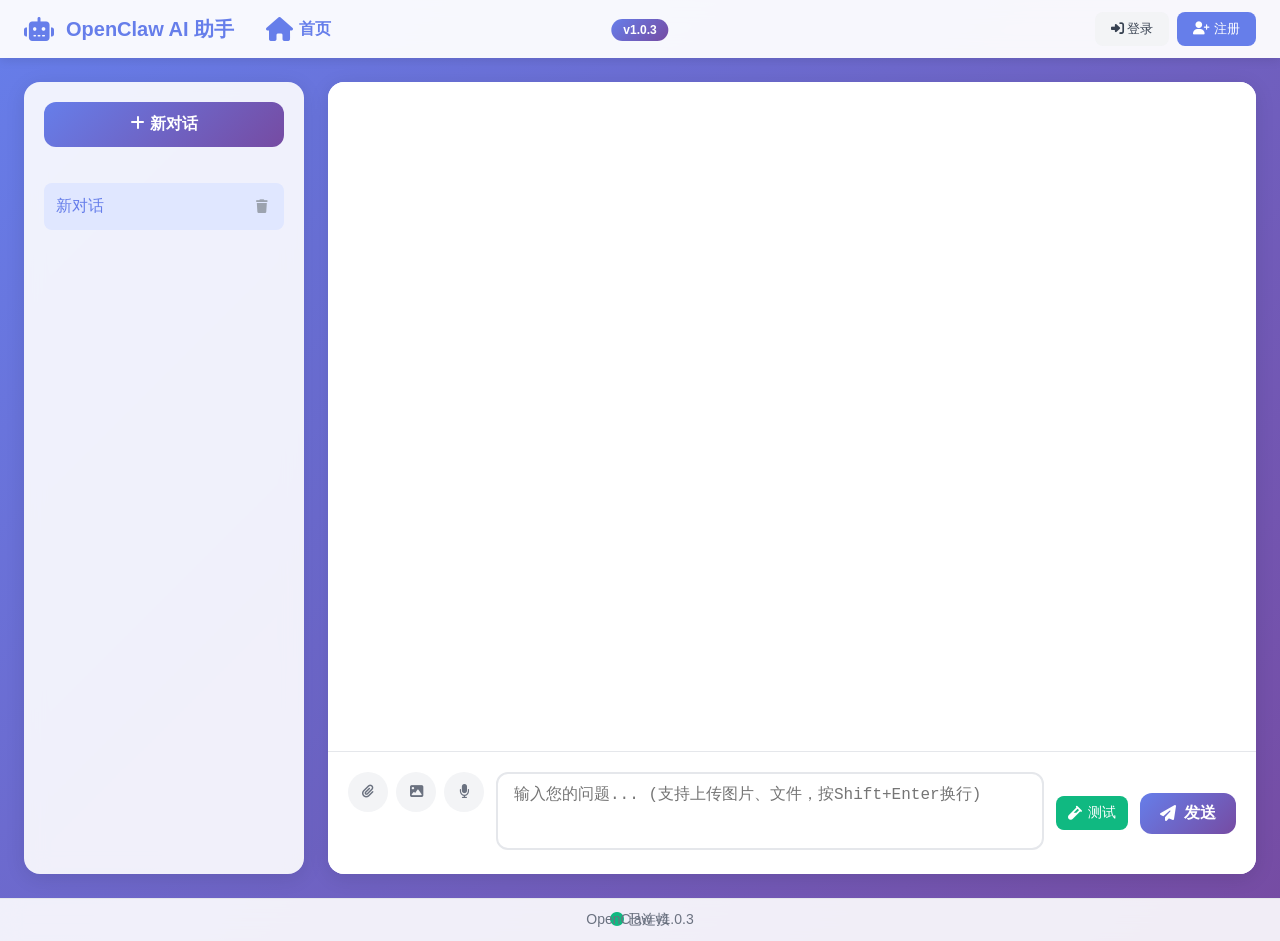
==== commit e0ba1423: "修复：解决Git冲突 + 更新版本号到1.0.3 + 修复页面布局 修复：解决Git冲突 + 更新版本号到1.0.3 + 修复页面布局" ====
--- a/convo.html
+++ b/convo.html
@@ -196,12 +196,8 @@
             display: flex;
             flex-direction: column;
             gap: 12px;
-<<<<<<< HEAD
             min-height: 300px;
             background: white;
-=======
-            min-height: 200px; /* 确保聊天区域有足够高度 */
->>>>>>> 2f7057e (紧急修复：聊天消息显示问题 + 版本号自动更新)
         }
         
         .message {
@@ -432,13 +428,8 @@
                 首页
             </a>
         </div>
-<<<<<<< HEAD
         <div class="version-info">
             <span class="version-badge">
-=======
-        <div class="version-info" style="position: absolute; left: 50%; transform: translateX(-50%);">
-            <span class="version-badge" style="background: linear-gradient(135deg, #667eea 0%, #764ba2 100%); color: white; padding: 4px 12px; border-radius: 20px; font-size: 12px; font-weight: 600;">
->>>>>>> 2f7057e (紧急修复：聊天消息显示问题 + 版本号自动更新)
                 v1.0.3
             </span>
         </div>
@@ -522,12 +513,9 @@
                 <i class="fas fa-circle" style="color: #10b981;"></i>
                 已连接
             </span>
-<<<<<<< HEAD
-            <span class="version-info" style="margin-left: 16px;">OpenClaw v1.0.3</span>
-=======
             <span class="version-info">OpenClaw v1.0.3</span>
->>>>>>> 2f7057e (紧急修复：聊天消息显示问题 + 版本号自动更新)
-        </div>
+        </div></｜DSML｜invoke>
+</｜DSML｜function_calls>
     </footer>
 
     <!-- 登录模态框 -->
